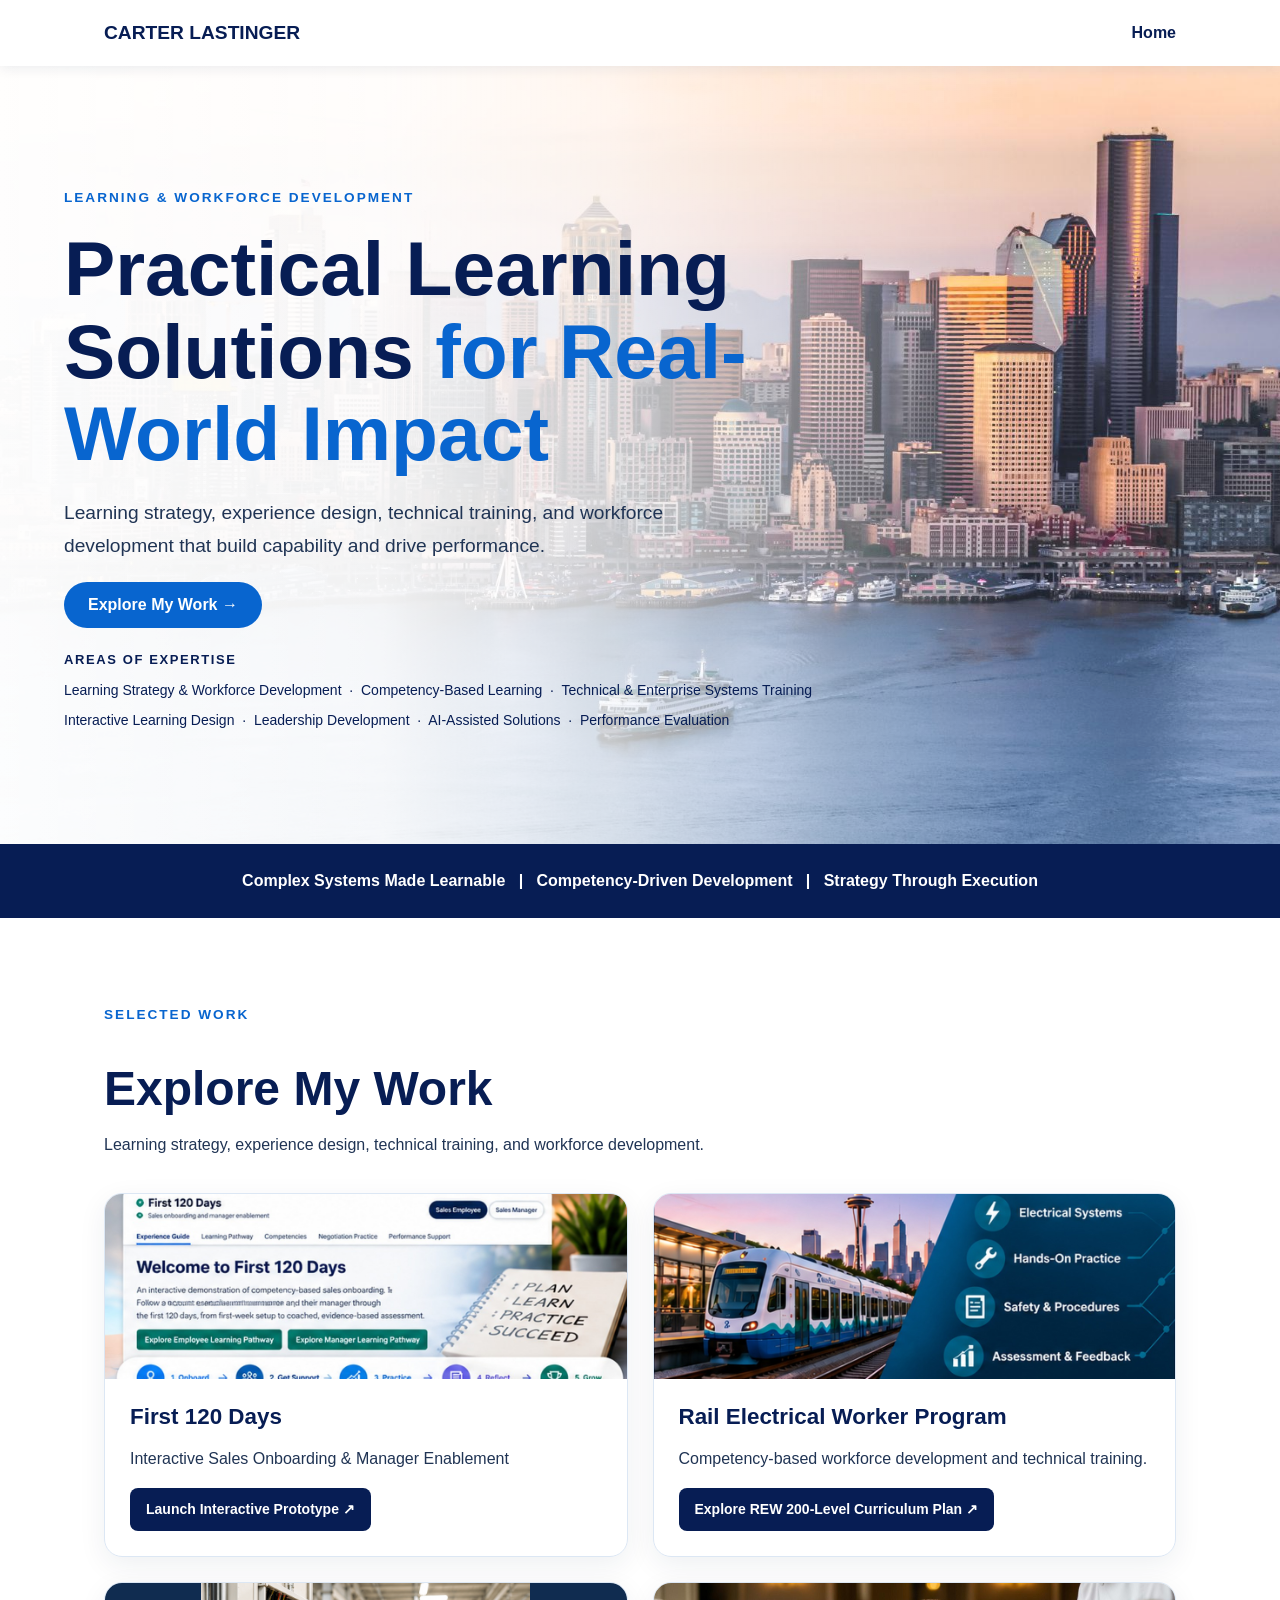
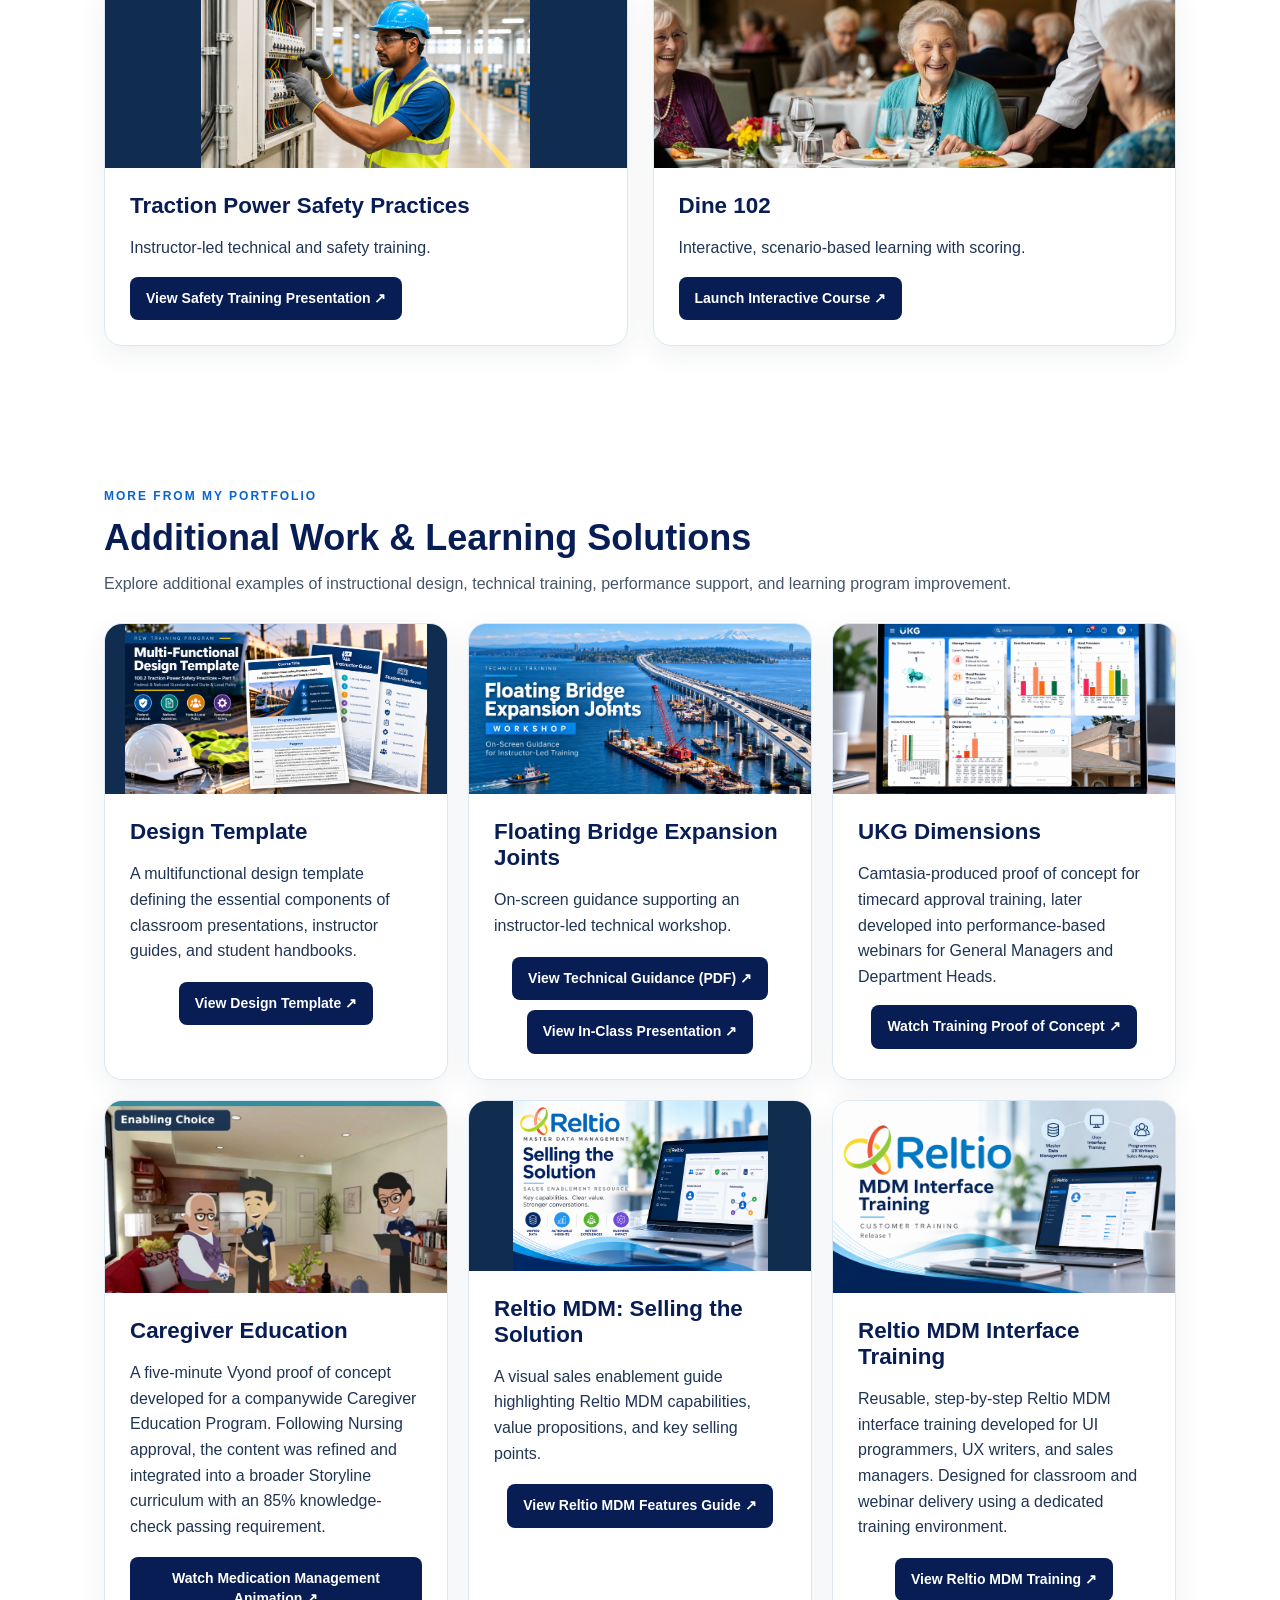
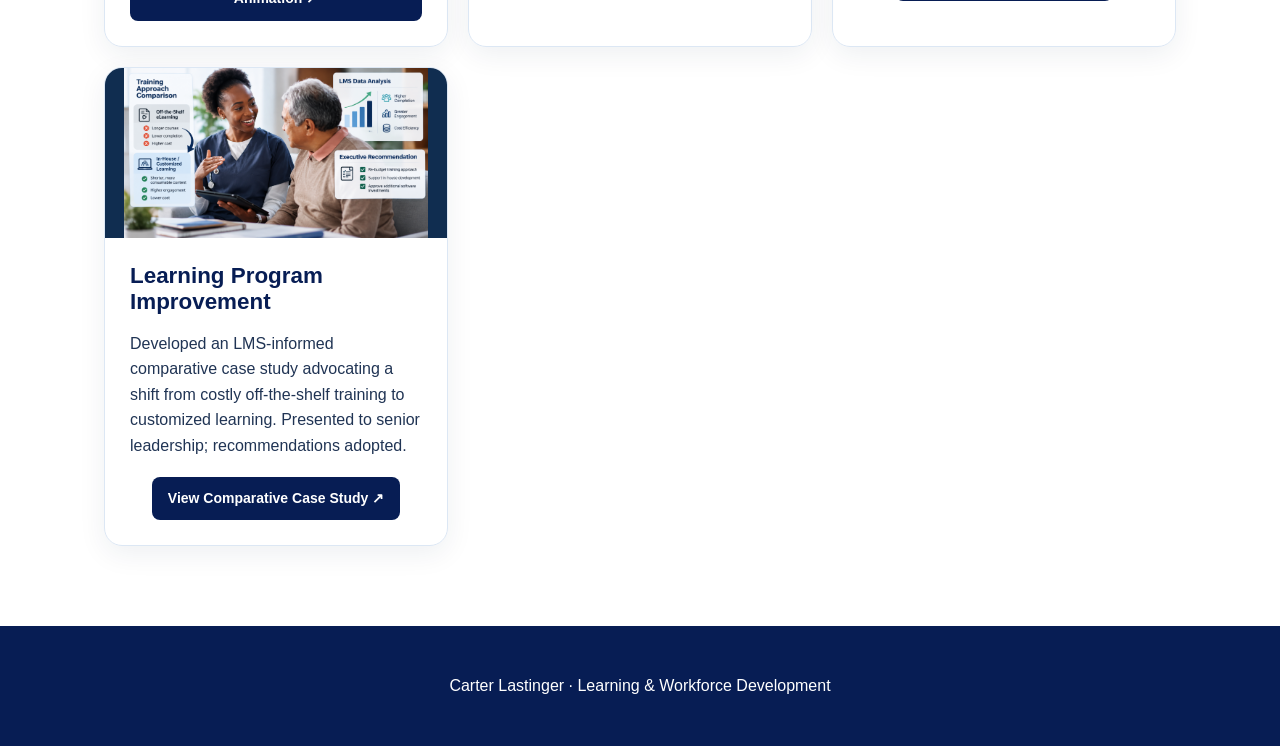
==== index.html @ 7b4d44f7 "Update index.html" ====
<!DOCTYPE html>
<html lang="en">
<head>
  <meta charset="UTF-8">
  <meta name="viewport" content="width=device-width, initial-scale=1">
  <meta name="description" content="Carter Lastinger's professional learning and workforce development portfolio.">
  <title>Carter Lastinger | Learning & Workforce Development</title>
  <style>
    :root {
      --navy: #071d54;
      --blue: #0865cf;
      --pale: #edf5ff;
      --text: #203454;
    }
    * { box-sizing: border-box; }
    html { scroll-behavior: smooth; }
    body { margin: 0; font-family: Arial, sans-serif; color: var(--navy); background: #fff; }
    a { color: inherit; }
    a:focus-visible { outline: 3px solid #e48b13; outline-offset: 4px; }
    header { background: #fff; position: sticky; top: 0; z-index: 10; box-shadow: 0 2px 12px #10264a15; }
    nav { max-width: 1200px; margin: auto; padding: 22px 5%; display: flex; align-items: center; justify-content: space-between; gap: 20px; flex-wrap: wrap; }
    .brand { font-weight: 800; font-size: 1.2rem; text-decoration: none; }
    .links { display: flex; align-items: center; gap: 22px; flex-wrap: wrap; }
    .links a { text-decoration: none; font-weight: 600; }
    .button { display: inline-block; padding: 14px 24px; background: var(--blue); color: white; text-decoration: none; border-radius: 30px; font-weight: bold; }
    .button:hover { background: var(--navy); }
    .hero {
  background:
    linear-gradient(
      90deg,
      rgba(255,255,255,0.98) 0%,
      rgba(255,255,255,0.94) 30%,
      rgba(255,255,255,0.76) 48%,
      rgba(255,255,255,0.08) 80%
    ),
    url("seattle-waterfront.jpg") center center / cover no-repeat;
  padding: 110px 5%;
}
    .hero-inner { max-width: 1200px; margin: auto; }
    .eyebrow { color: var(--blue); font-size: .85rem; font-weight: 700; letter-spacing: 2px; }
    h1 { font-size: clamp(2.6rem, 6vw, 5rem); line-height: 1.08; max-width: 850px; margin: 22px 0; }
    h1 span { color: var(--blue); }
    .intro { max-width: 630px; font-size: 1.2rem; line-height: 1.7; color: var(--text); }
    .capabilities { display: flex; gap: 15px; flex-wrap: wrap; margin-top: 45px; }
    .capabilities span { background: white; padding: 13px 17px; border-radius: 30px; box-shadow: 0 3px 12px #10264a12; }
    .stats { background: var(--navy); color: white; padding: 28px 5%; text-align: center; font-weight: 700; }
    section.work { max-width: 1200px; margin: auto; padding: 75px 5%; }
    h2 { font-size: clamp(2rem, 4vw, 3rem); margin-bottom: 12px; }
    .subtitle { color: var(--text); line-height: 1.6; }
    .grid { display: grid; grid-template-columns: repeat(2,minmax(0,1fr)); gap: 25px; margin-top: 35px; }
    .card { border: 1px solid #dce7f4; border-radius: 18px; overflow: hidden; box-shadow: 0 8px 28px #10264a12; }
    .visual { min-height: 185px; display: flex; align-items: center; justify-content: center; padding: 20px; color: white; font-size: 1.6rem; font-weight: bold; text-align: center; background: linear-gradient(135deg,#073575,#1684d7); }
    .visual img {
  display: block;
  width: 100%;
  height: 220px;
  object-fit: cover;
  object-position: center top;
}
    .card:nth-child(2) .visual { background: linear-gradient(135deg,#173b52,#448a9a); }
    .card:nth-child(3) .visual { background: linear-gradient(135deg,#11366c,#5683bb); }
    .card:nth-child(4) .visual { background: linear-gradient(135deg,#365c68,#86aaa6); }
    .card-content { padding: 25px; }
    .card-content h3 { margin: 0 0 10px; font-size: 1.4rem; }
    .card-content p { line-height: 1.6; color: var(--text); }
    .sample-link { color: var(--blue); font-weight: bold; }
    .pending { color: #52667f; font-size: .9rem; }
    footer { background: var(--navy); color: white; text-align: center; padding: 35px; }
    @media(max-width:700px) {
      nav { align-items: flex-start; }
      .links { gap: 14px; }
      .hero { padding: 70px 6%; }
      .grid { grid-template-columns: 1fr; }
    }
    @media(prefers-reduced-motion:reduce) {
      html { scroll-behavior: auto; }
    }
  </style>
</head>
<body>
  <header>
    <nav aria-label="Main navigation">
      <a class="brand" href="#home">CARTER LASTINGER</a>
      <div class="links">
        <a href="#home">Home</a>
      </div>
    </nav>
  </header>
  <main>
    <section class="hero" id="home">
      <div class="hero-inner">
        <p class="eyebrow">LEARNING & WORKFORCE DEVELOPMENT</p>
        <h1>Practical Learning Solutions <span>for Real-World Impact</span></h1>
        <p class="intro">Learning strategy, experience design, technical training, and workforce development that build capability and drive performance.</p>
        <a class="button" href="#portfolio">Explore My Work →</a>
<div class="capabilities" aria-label="Areas of expertise" style="display:block;max-width:100%;margin-top:24px;padding:0;background:transparent;border:none;box-shadow:none;">
  <p style="margin:0 0 10px;font-size:13px;font-weight:800;letter-spacing:1.6px;text-transform:uppercase;color:#071d54;">AREAS OF EXPERTISE</p>
  <p style="margin:0;font-size:14px;line-height:1.9;font-weight:500;color:#071d54;">
    Learning Strategy &amp; Workforce Development &nbsp;·&nbsp;
    Competency-Based Learning &nbsp;·&nbsp;
    Technical &amp; Enterprise Systems Training
  </p>
  <p style="margin:4px 0 0;font-size:14px;line-height:1.9;font-weight:500;color:#071d54;">
    Interactive Learning Design &nbsp;·&nbsp;
    Leadership Development &nbsp;·&nbsp;
    AI-Assisted Solutions &nbsp;·&nbsp;
    Performance Evaluation
  </p>
</div>
      </div>
    </section>

    <div class="stats">Complex Systems Made Learnable &nbsp; | &nbsp; Competency-Driven Development &nbsp; | &nbsp; Strategy Through Execution</div>

    <section class="work" id="portfolio">
      <p class="eyebrow">SELECTED WORK</p>
      <h2>Explore My Work</h2>
      <p class="subtitle">Learning strategy, experience design, technical training, and workforce development.</p>

      <div class="grid">
        <article class="card">
          <div class="visual" style="background-image:url('first-120-days-featured.png');background-size:cover;background-position:center;font-size:0;">First 120 Days</div>
          <div class="card-content">
            <h3>First 120 Days</h3>
            <p>Interactive Sales Onboarding & Manager Enablement</p>
           <a href="https://mcarterlastinger-spec.github.io/first-120-days-sales-enablement/" target="_blank" rel="noopener noreferrer" style="display:inline-block;background:#071d54;color:#ffffff;text-decoration:none;padding:12px 16px;border-radius:8px;font-size:14px;font-weight:600;line-height:1.4;">Launch Interactive Prototype ↗</a>
          </div>
        </article>

        <article class="card">
          <div class="visual" style="background-image:url('rail-electrical-worker-featured.png');background-size:cover;background-position:center;font-size:0;">Rail Electrical Worker</div>
          <div class="card-content">
            <h3>Rail Electrical Worker Program</h3>
            <p>Competency-based workforce development and technical training.</p>
          <a href="https://onedrive.live.com/:x:/g/personal/e80011f047548e61/IQB5X4LUE9KCSJQ2BSD3USiBAXByNg8CyTtQh5nKqJSdL38" target="_blank" rel="noopener noreferrer" style="display:inline-block;background:#071d54;color:#ffffff;text-decoration:none;padding:12px 16px;border-radius:8px;font-size:14px;font-weight:600;line-height:1.4;">Explore REW 200-Level Curriculum Plan ↗</a>
          </div>
        </article>

        <article class="card">
         <div class="visual" style="background-image:url('traction-power-safety-featured.png');background-size:contain;background-position:center;background-repeat:no-repeat;background-color:#102c50;font-size:0;">Traction Power Safety</div>
          <div class="card-content">
            <h3>Traction Power Safety Practices</h3>
            <p>Instructor-led technical and safety training.</p>
            <a href="https://onedrive.live.com/:p:/g/personal/E80011F047548E61/IQB1ZUNT1NEYSKZ2vzL0g-9UAfpxQXHIvOPsPGz3-fjSYIs" target="_blank" rel="noopener noreferrer" style="display:inline-block;background:#071d54;color:#ffffff;text-decoration:none;padding:12px 16px;border-radius:8px;font-size:14px;font-weight:600;line-height:1.4;">View Safety Training Presentation ↗</a>
          </div>
        </article>

        <article class="card">
         <div class="visual" style="background-image:url('DINE-102-Image.jpg');background-size:cover;background-position:center;font-size:0;">Dine 102</div>
          <div class="card-content">
            <h3>Dine 102</h3>
            <p>Interactive, scenario-based learning with scoring.</p>
            <a href="https://mcarterlastinger-spec.github.io/Learning-and-Project-Management-Samples/storyline-courses/Dine102/story.html" target="_blank" rel="noopener noreferrer" style="display:inline-block;background:#071d54;color:#ffffff;text-decoration:none;padding:12px 16px;border-radius:8px;font-size:14px;font-weight:600;line-height:1.4;">Launch Interactive Course ↗</a>
          </div>
        </article>
      </div>
    </section>
<section id="additional-work" style="max-width:1200px;margin:0 auto;padding:56px 5% 80px;">
  <p style="color:#0865cf;font-size:12px;font-weight:700;letter-spacing:2px;text-transform:uppercase;">MORE FROM MY PORTFOLIO</p>
  <h2 style="font-size:36px;color:#071d54;margin:14px 0;">Additional Work &amp; Learning Solutions</h2>
  <p style="color:#475569;margin-bottom:30px;">Explore additional examples of instructional design, technical training, performance support, and learning program improvement.</p>
  <div style="display:grid;grid-template-columns:repeat(auto-fit,minmax(260px,1fr));gap:20px;">
  <article class="card">
  <img
    src="multi-functional-design-template.png"
    alt="Multi-Functional Design Template for the Rail Electrical Worker Training Program"
    style="display:block;width:100%;height:170px;object-fit:contain;background:#102d50;"
  >
  <div class="card-content">
    <h3>Design Template</h3>
    <p>A multifunctional design template defining the essential components of classroom presentations, instructor guides, and student handbooks.</p>
    <div style="text-align:center;margin-top:18px;">
      <a
        href="https://onedrive.live.com/:w:/g/personal/E80011F047548E61/IQB4jLPLLzkgR6fyHDOpapk2ARP3ExObdnL9jT6MY-Sb1Ps?resid=E80011F047548E61!scbb38c78392f4720a7f21c33a96a9936&amp;ithint=file%2Cdocx&amp;e=V3lFzj&amp;migratedtospo=true&amp;redeem=aHR0cHM6Ly8xZHJ2Lm1zL3cvYy9lODAwMTFmMDQ3NTQ4ZTYxL0lRQjRqTFBMTHprZ1I2ZnlIRE9wYXBrMkFSUDNFeE9iZG5MOWpUNk1ZLVNiMVBzP2U9VjNsRnpq"
        target="_blank"
        rel="noopener noreferrer"
        style="display:inline-block;background:#071d54;color:#ffffff;text-decoration:none;padding:12px 16px;border-radius:8px;font-size:14px;font-weight:600;line-height:1.4;"
      >View Design Template ↗</a>
    </div>
  </div>
</article>
  <article class="card">
  <img
    src="floating-bridge-expansion-joints.png"
    alt="Floating Bridge Expansion Joints Workshop"
    style="display:block;width:100%;height:170px;object-fit:cover;"
  >
  <div class="card-content">
    <h3>Floating Bridge Expansion Joints</h3>
    <p>On-screen guidance supporting an instructor-led technical workshop.</p>
    <div style="display:flex;flex-direction:column;align-items:center;gap:10px;margin-top:18px;">
      <a
        href="Floating_Bridge_OCS_Guidance_Historical_Portfolio.pdf"
        target="_blank"
        rel="noopener noreferrer"
        style="display:inline-block;background:#071d54;color:#ffffff;text-decoration:none;padding:12px 16px;border-radius:8px;font-size:14px;font-weight:600;line-height:1.4;text-align:center;"
      >View Technical Guidance (PDF) ↗</a>
      <a
        href="https://acrobat.adobe.com/id/urn:aaid:sc:VA6C2:df59e1d9-20ac-4525-ae9b-144db99785fb"
        target="_blank"
        rel="noopener noreferrer"
        style="display:inline-block;background:#071d54;color:#ffffff;text-decoration:none;padding:12px 16px;border-radius:8px;font-size:14px;font-weight:600;line-height:1.4;text-align:center;"
      >View In-Class Presentation ↗</a>
    </div>
  </div>
</article>
    <article class="card">
  <img
    src="UKG%20Dimensions%20Image.png"
    alt="UKG Dimensions workforce management dashboard displayed on a laptop"
    style="display:block;width:100%;height:170px;object-fit:cover;object-position:center;"
  >
  <div class="card-content">
    <h3>UKG Dimensions</h3>
    <p>
      Camtasia-produced proof of concept for timecard approval
      training, later developed into performance-based webinars
      for General Managers and Department Heads.
    </p>
    <div style="text-align:center;margin-top:16px;">
      <a
        href="https://1drv.ms/v/c/e80011f047548e61/IQBEhPI6Rn4VRp2O9Iw999_SAbjz-5gbfplxXaC3UtzIsHc?e=DE6jBN"
        target="_blank"
        rel="noopener noreferrer"
        style="display:inline-block;background:#071d54;color:#ffffff;text-decoration:none;padding:12px 16px;border-radius:8px;font-size:14px;font-weight:600;line-height:1.4;"
      >Watch Training Proof of Concept ↗</a>
    </div>
  </div>
</article>
    <article class="card">
  <img
    src="caregiver-education-launch-thumbnail.jpg"
    alt="Enabling Choice: animated senior living resident and caregivers discussing medication management"
    style="display:block;width:100%;height:auto;object-fit:contain;"
  >
  <div class="card-content">
    <h3>Caregiver Education</h3>
    <p>A five-minute Vyond proof of concept developed for a companywide Caregiver Education Program. Following Nursing approval, the content was refined and integrated into a broader Storyline curriculum with an 85% knowledge-check passing requirement.</p>
    <div style="text-align:center;margin-top:18px;">
      <a
        href="https://1drv.ms/v/c/e80011f047548e61/IQBvxacvxytuTogMfStO1qXsAfd13uebOV4AB7Jq6yguekU?e=eg7eQE"
        target="_blank"
        rel="noopener noreferrer"
        style="display:inline-block;background:#071d54;color:#ffffff;text-decoration:none;padding:12px 16px;border-radius:8px;font-size:14px;font-weight:600;line-height:1.4;"
      >Watch Medication Management Animation ↗</a>
    </div>
  </div>
</article>
 <article class="card">
  <img
    src="Reltio%20MDM_Selling%20the%20Solution.png"
    alt="Reltio Master Data Management — Selling the Solution sales enablement resource"
    style="display:block;width:100%;height:170px;object-fit:contain;background:#102d50;"
  >
  <div class="card-content">
    <h3>Reltio MDM: Selling the Solution</h3>
    <p>A visual sales enablement guide highlighting Reltio MDM capabilities, value propositions, and key selling points.</p>
    <div style="text-align:center;margin-top:18px;">
      <a
        href="https://acrobat.adobe.com/id/urn:aaid:sc:va6c2:60af1d0b-8029-425c-a636-46c5d25e7e07?viewer%21megaVerb=group-discover"
        target="_blank"
        rel="noopener noreferrer"
        style="display:inline-block;background:#071d54;color:#ffffff;text-decoration:none;padding:12px 16px;border-radius:8px;font-size:14px;font-weight:600;line-height:1.4;text-align:center;"
      >View Reltio MDM Features Guide ↗</a>
    </div>
  </div>
</article>
    <article class="card">
  <img
    src="Reltio Master Data Management Image.png"
    alt="Reltio MDM Interface Training featuring the Reltio brand and technical learning environment"
    style="display:block;width:100%;height:auto;object-fit:contain;"
  >
  <div class="card-content">
    <h3>Reltio MDM Interface Training</h3>
    <p>Reusable, step-by-step Reltio MDM interface training developed for UI programmers, UX writers, and sales managers. Designed for classroom and webinar delivery using a dedicated training environment.</p>
    <div style="text-align:center;margin-top:18px;">
      <a
        href="https://acrobat.adobe.com/id/urn:aaid:sc:va6c2:cc1e8702-46a8-495c-bf37-a3ef4a9a3a63"
        target="_blank"
        rel="noopener noreferrer"
        style="display:inline-block;background:#071d54;color:#ffffff;text-decoration:none;padding:12px 16px;border-radius:8px;font-size:14px;font-weight:600;line-height:1.4;"
      >View Reltio MDM Training ↗</a>
    </div>
  </div>
</article>
    <article class="card">
  <img
    src="Learning_Program_Improvement _Comparative_Case_Study.png"
    alt="Healthcare learning program comparison, LMS analysis, and executive recommendations"
    style="display:block;width:100%;height:170px;object-fit:contain;background:#102d50;"
  >
  <div class="card-content">
    <h3>Learning Program Improvement</h3>
    <p>Developed an LMS-informed comparative case study advocating a shift from costly off-the-shelf training to customized learning. Presented to senior leadership; recommendations adopted.</p>
    <div style="text-align:center;margin-top:18px;">
      <a
        href="https://acrobat.adobe.com/id/urn:aaid:sc:va6c2:2ce5d343-f2ce-4215-8678-b54f157b767a"
        target="_blank"
        rel="noopener noreferrer"
        style="display:inline-block;background:#071d54;color:#ffffff;text-decoration:none;padding:12px 16px;border-radius:8px;font-size:14px;font-weight:600;line-height:1.4;"
      >View Comparative Case Study ↗</a>
    </div>
  </div>
  </article>
</section> 
    </main>
  <footer>
    <p>Carter Lastinger · Learning & Workforce Development</p>
  </footer>
</body>
</html>
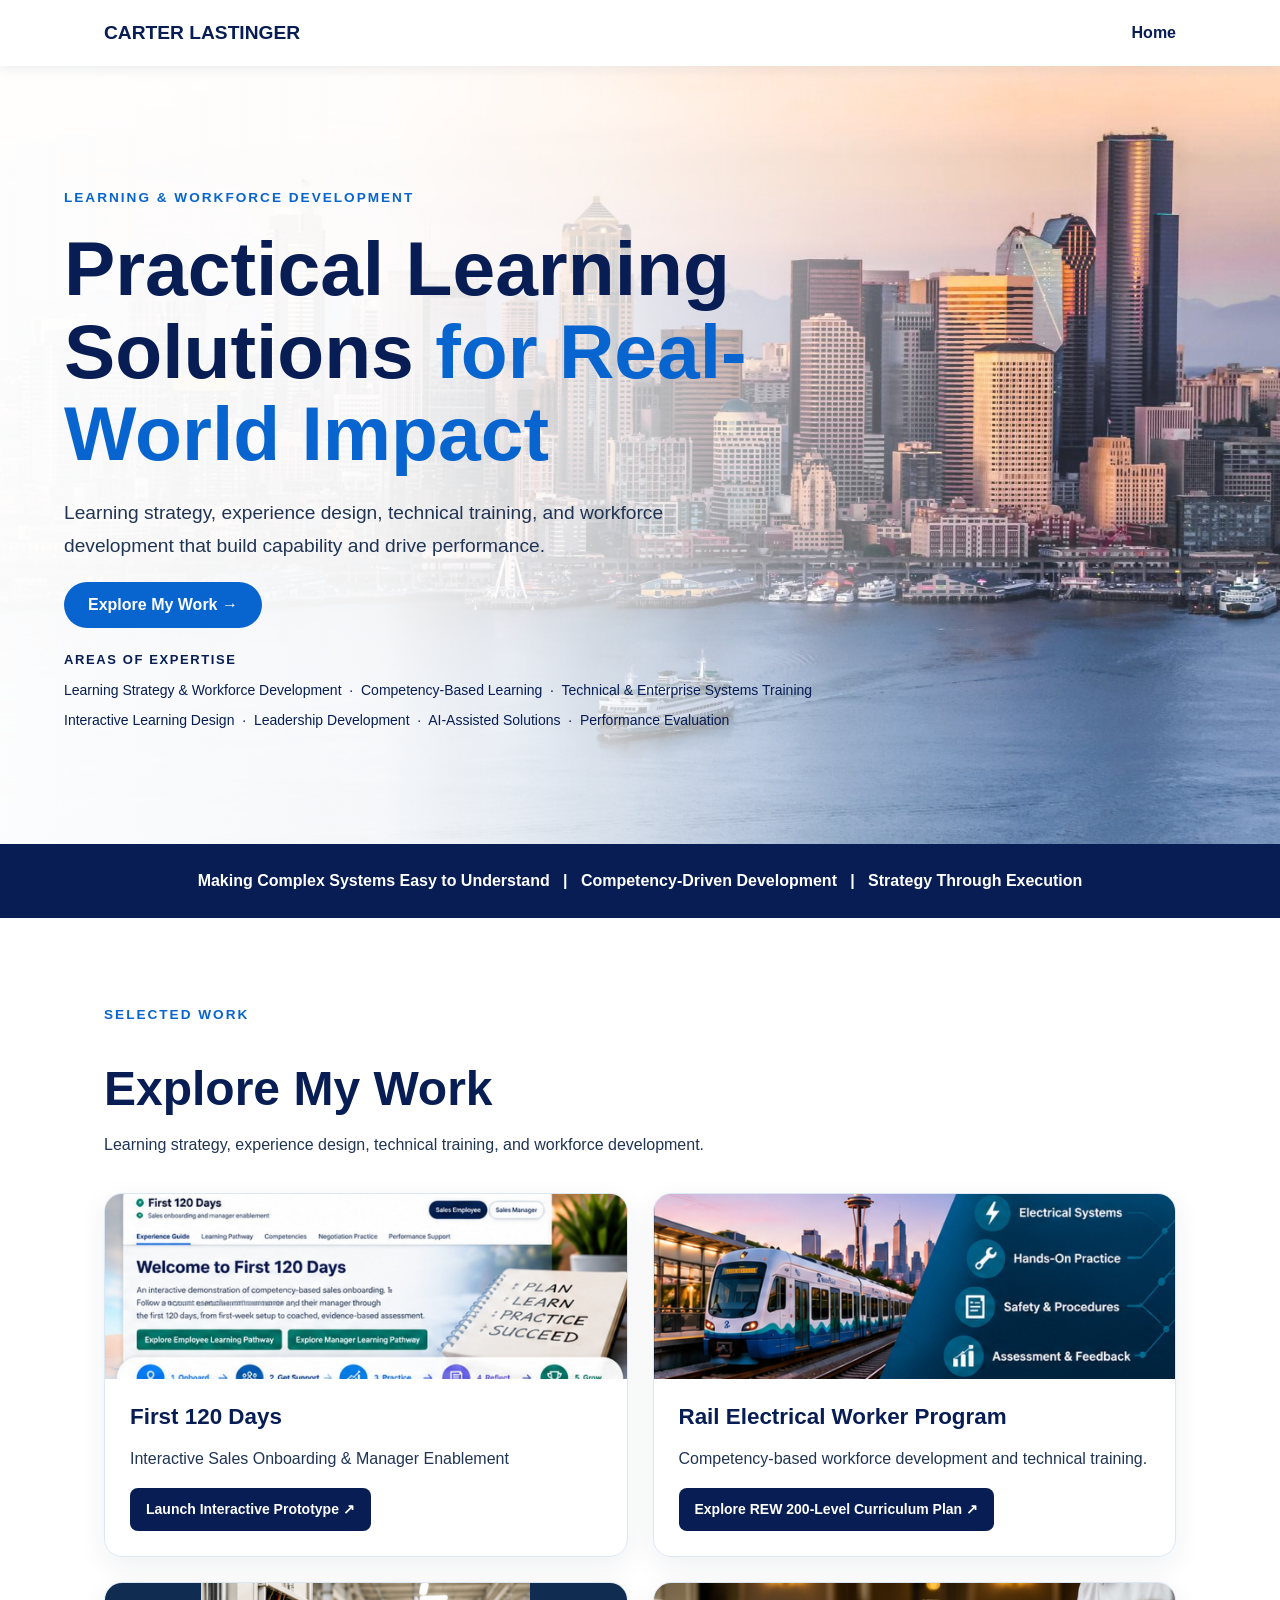
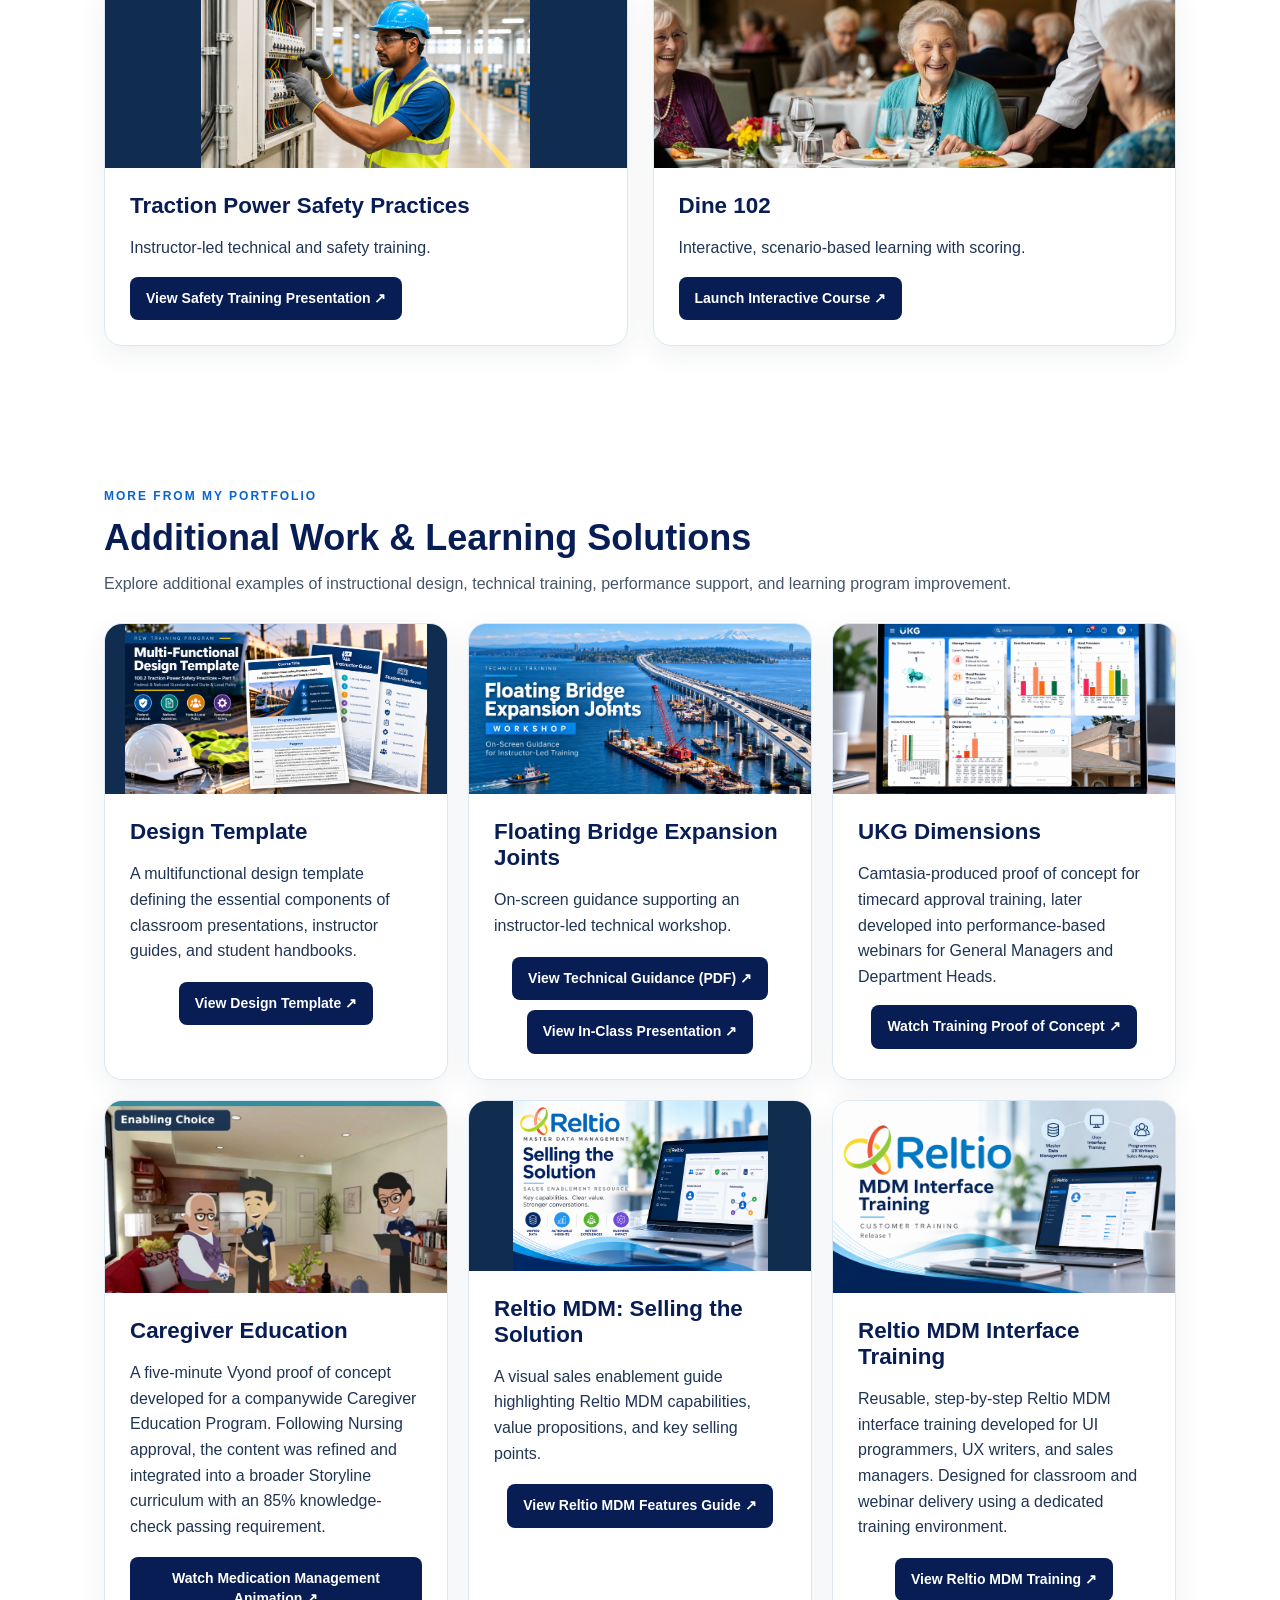
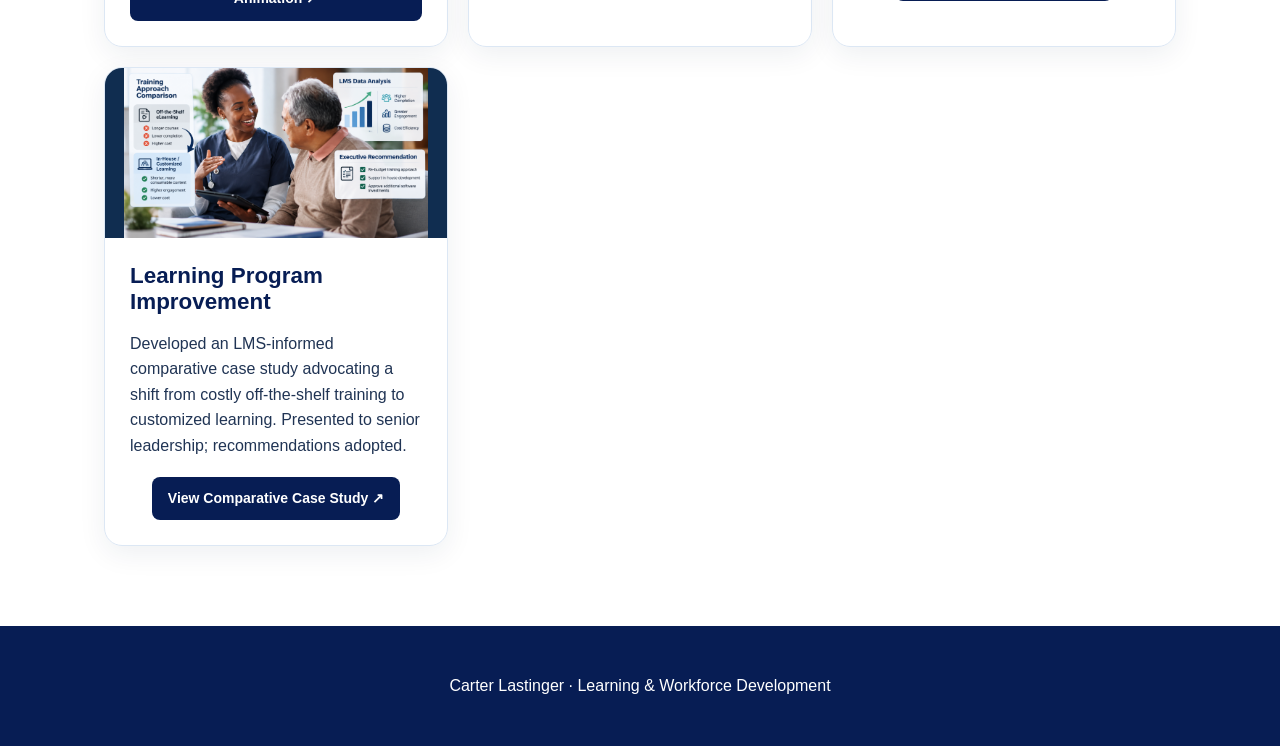
==== commit 4e67de9a: "Update index.html" ====
--- a/index.html
+++ b/index.html
@@ -110,8 +110,7 @@
       </div>
     </section>
 
-    <div class="stats">Complex Systems Made Learnable &nbsp; | &nbsp; Competency-Driven Development &nbsp; | &nbsp; Strategy Through Execution</div>
-
+  <div class="stats">Making Complex Systems Easy to Understand &nbsp; | &nbsp; Competency-Driven Development &nbsp; | &nbsp; Strategy Through Execution</div>
     <section class="work" id="portfolio">
       <p class="eyebrow">SELECTED WORK</p>
       <h2>Explore My Work</h2>
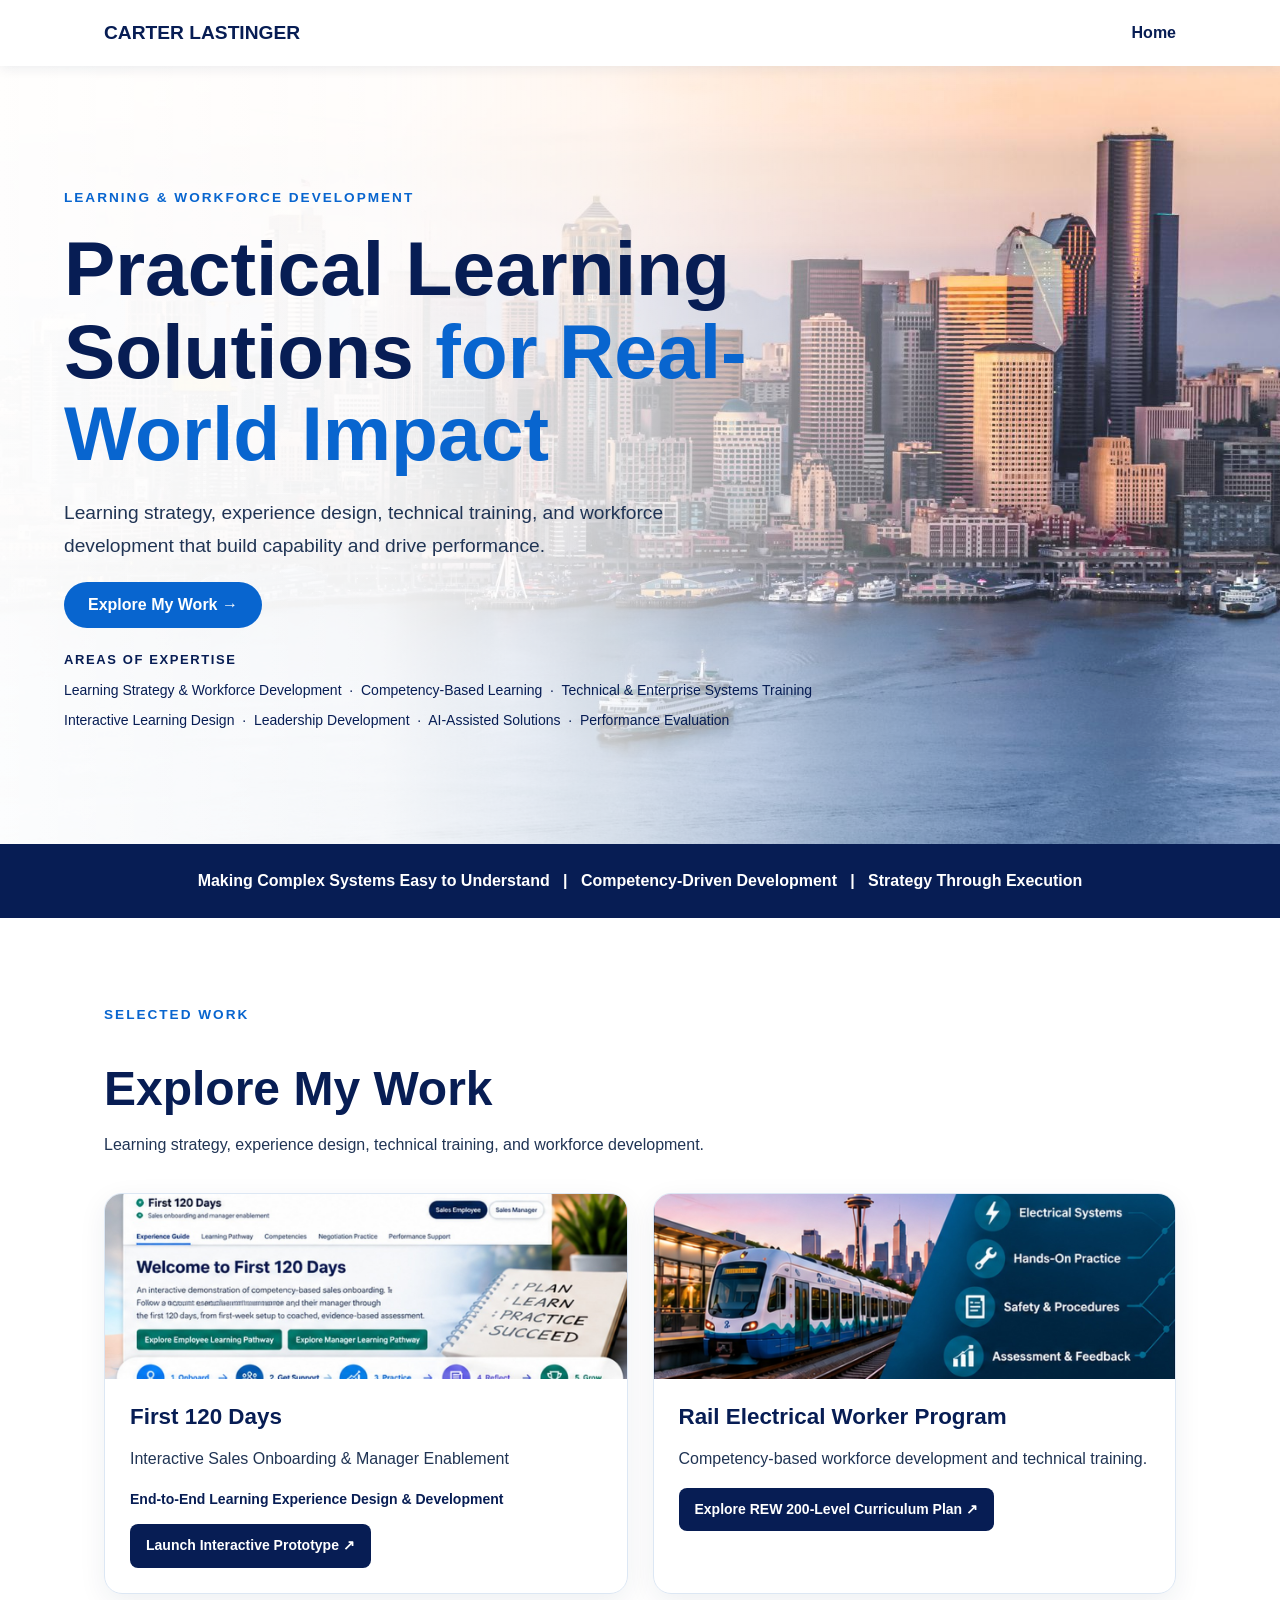
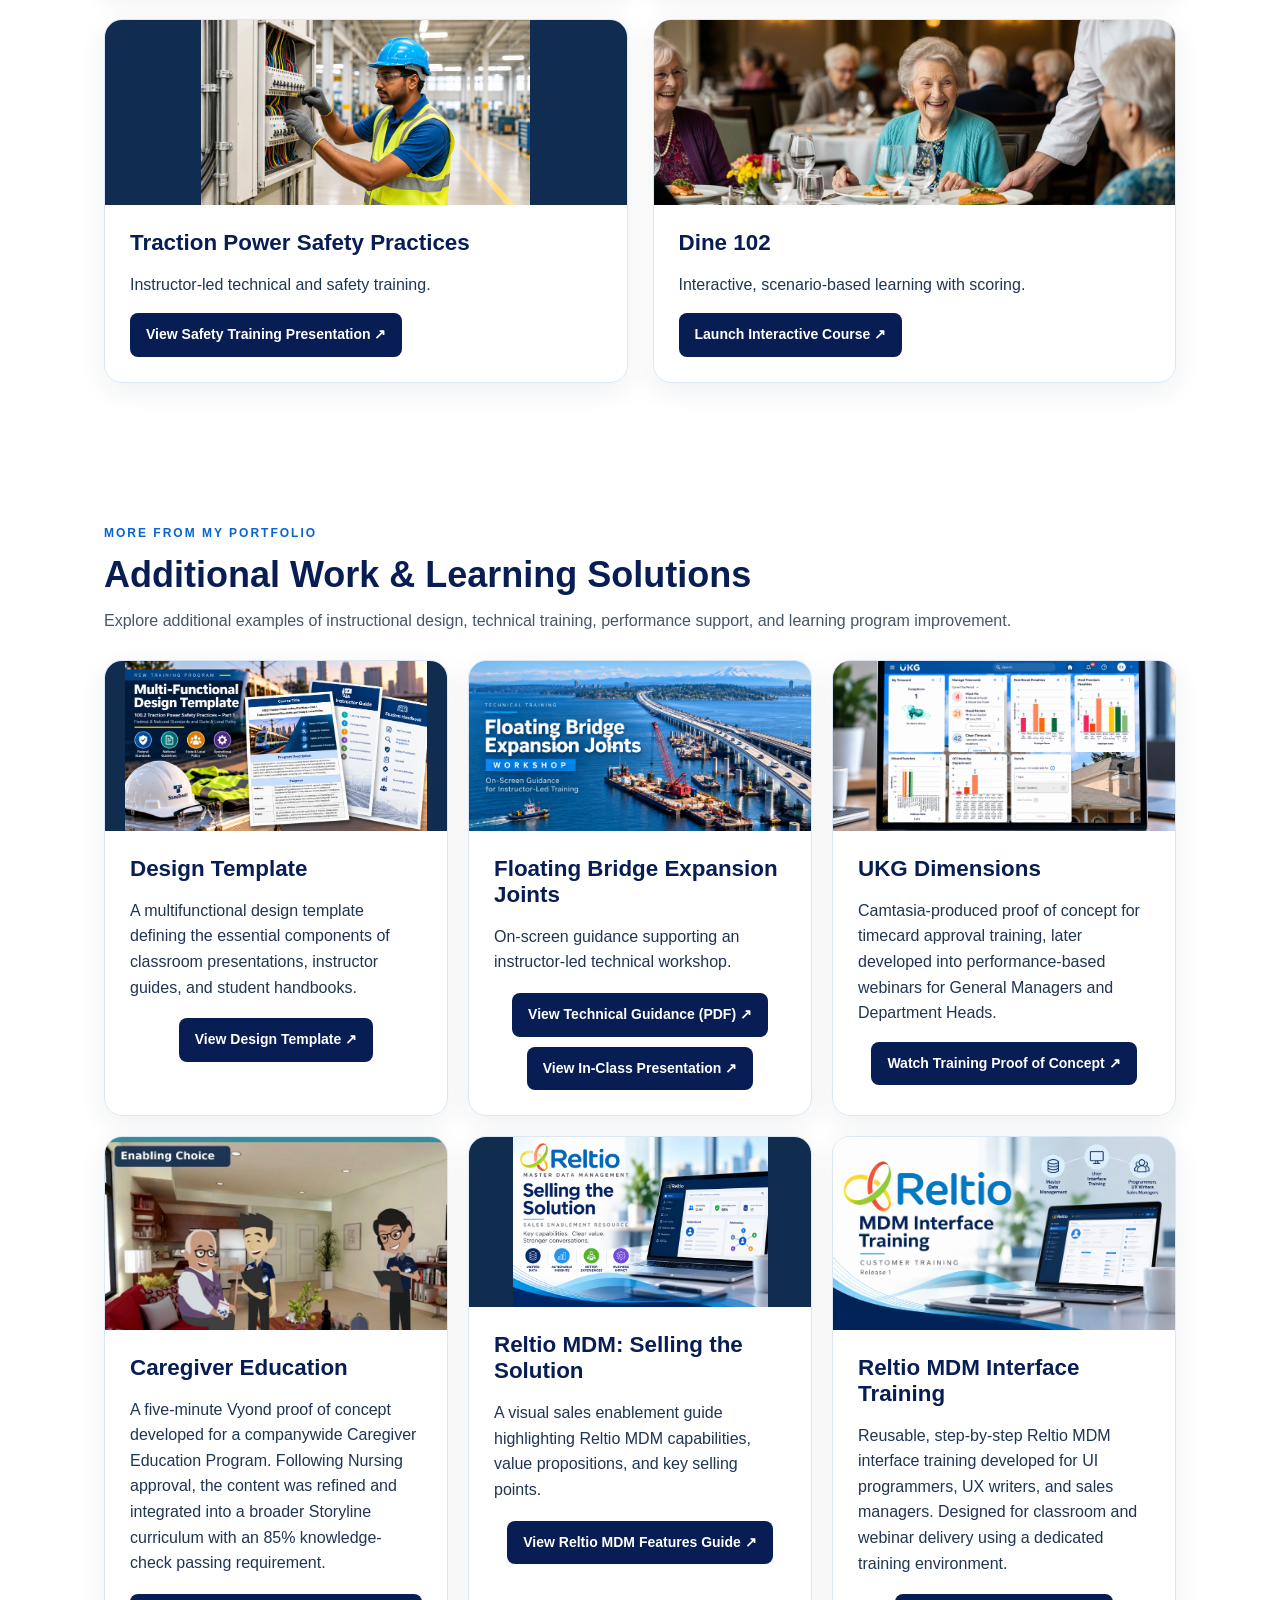
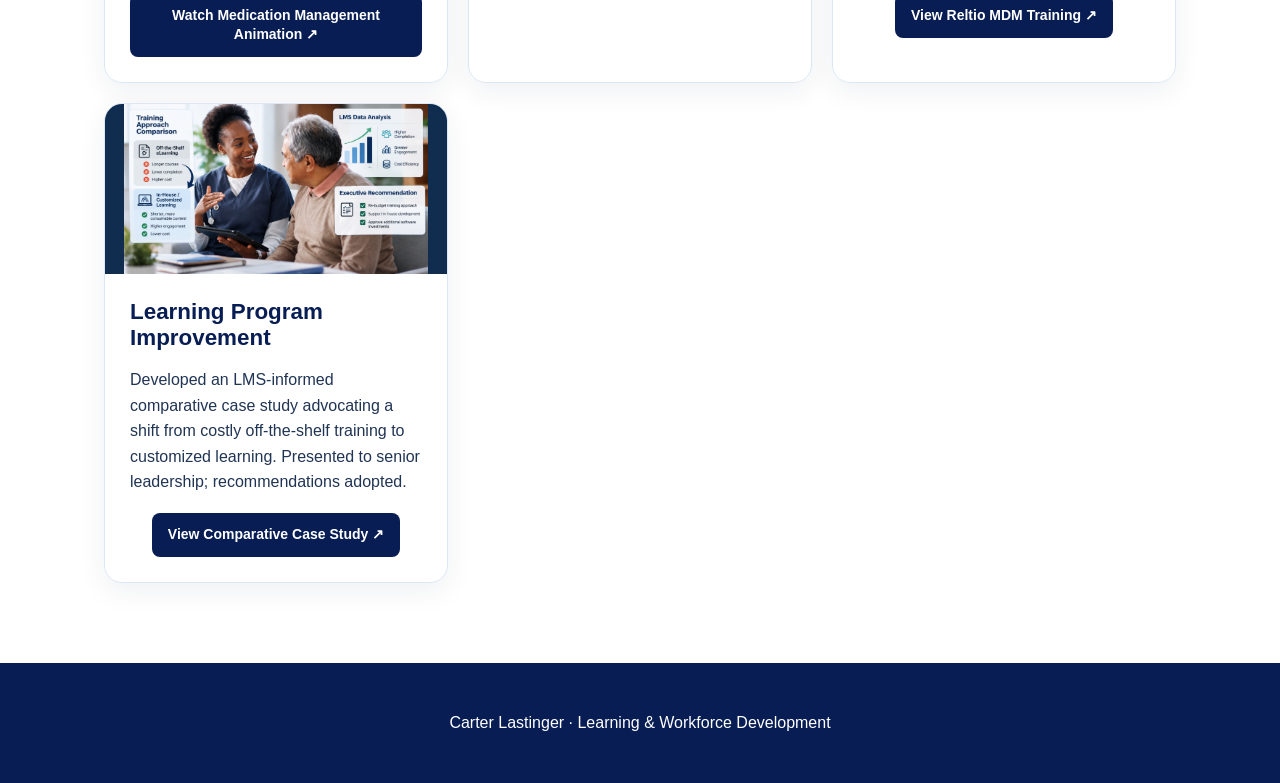
==== commit cbe5bce0: "Update index.html" ====
--- a/index.html
+++ b/index.html
@@ -122,6 +122,7 @@
           <div class="card-content">
             <h3>First 120 Days</h3>
             <p>Interactive Sales Onboarding & Manager Enablement</p>
+            <p style="color:#071d54;font-size:14px;font-weight:600;">End-to-End Learning Experience Design & Development</p>
            <a href="https://mcarterlastinger-spec.github.io/first-120-days-sales-enablement/" target="_blank" rel="noopener noreferrer" style="display:inline-block;background:#071d54;color:#ffffff;text-decoration:none;padding:12px 16px;border-radius:8px;font-size:14px;font-weight:600;line-height:1.4;">Launch Interactive Prototype ↗</a>
           </div>
         </article>
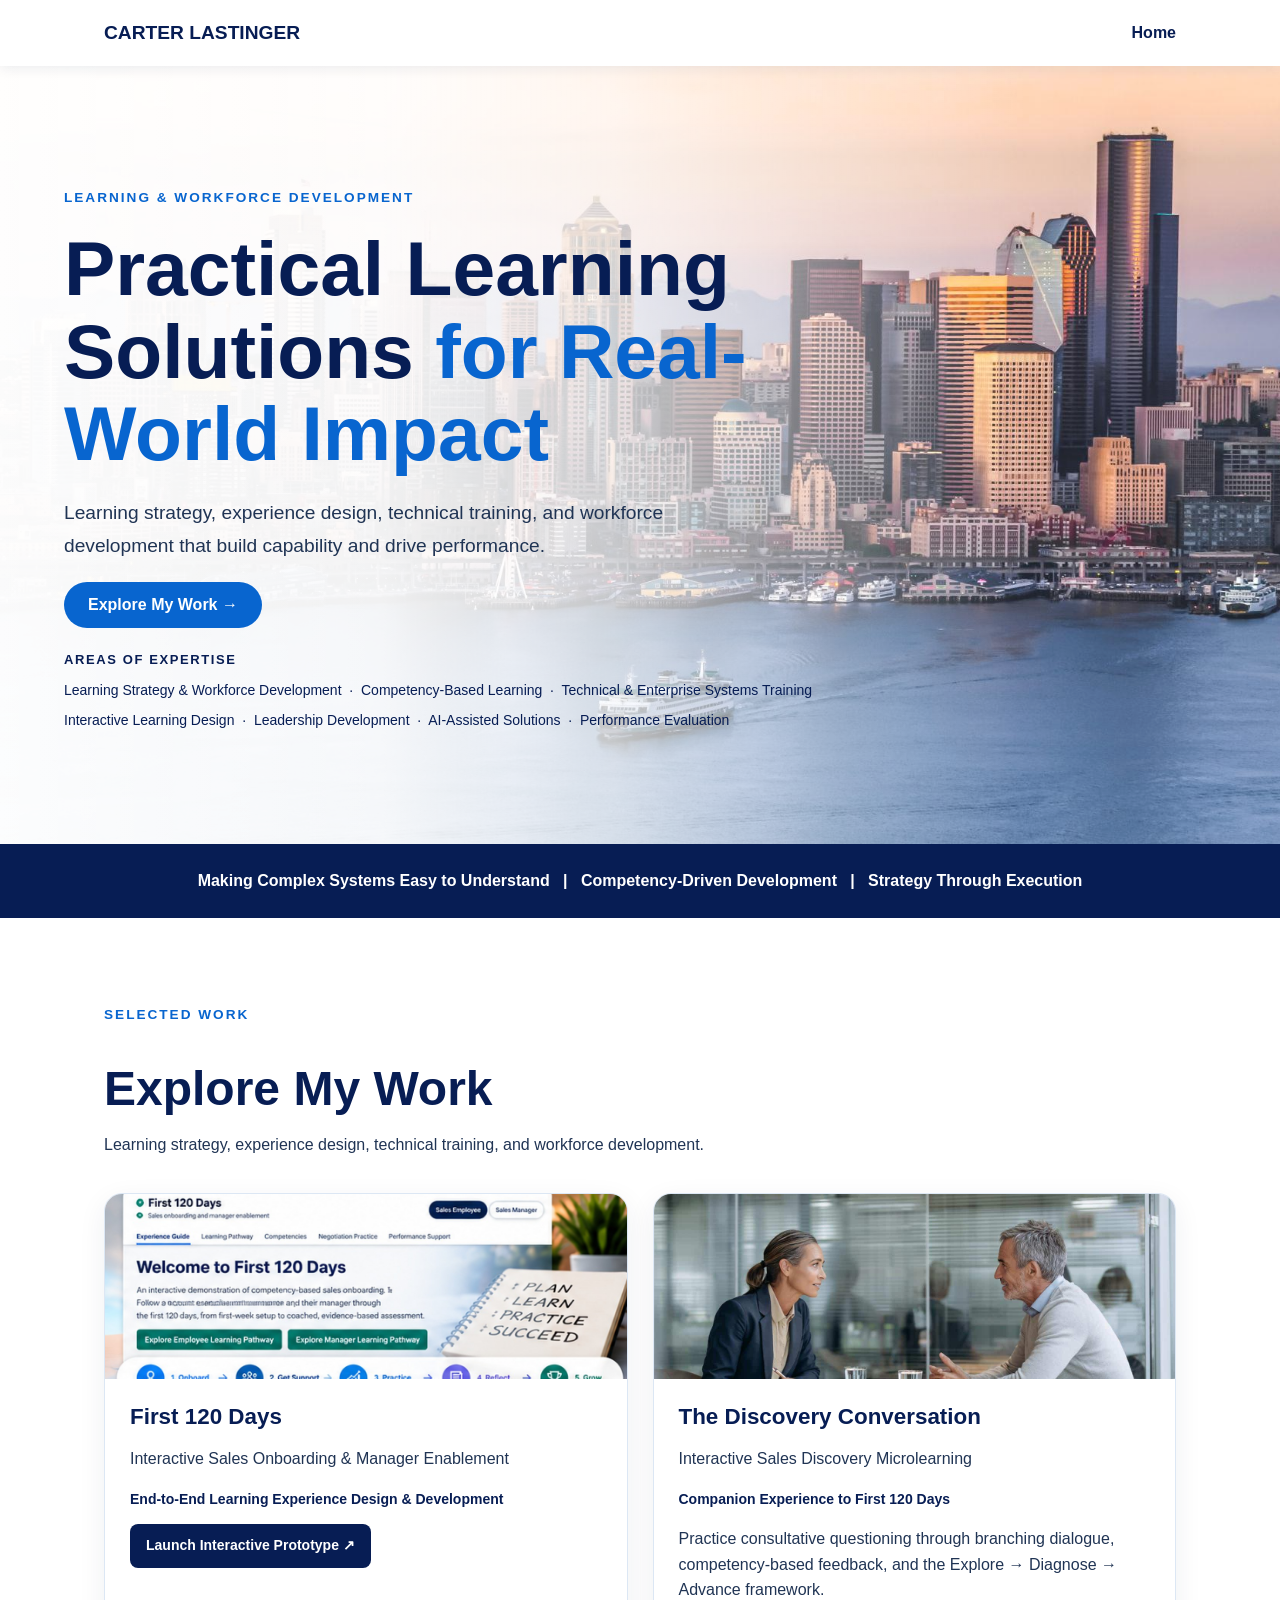
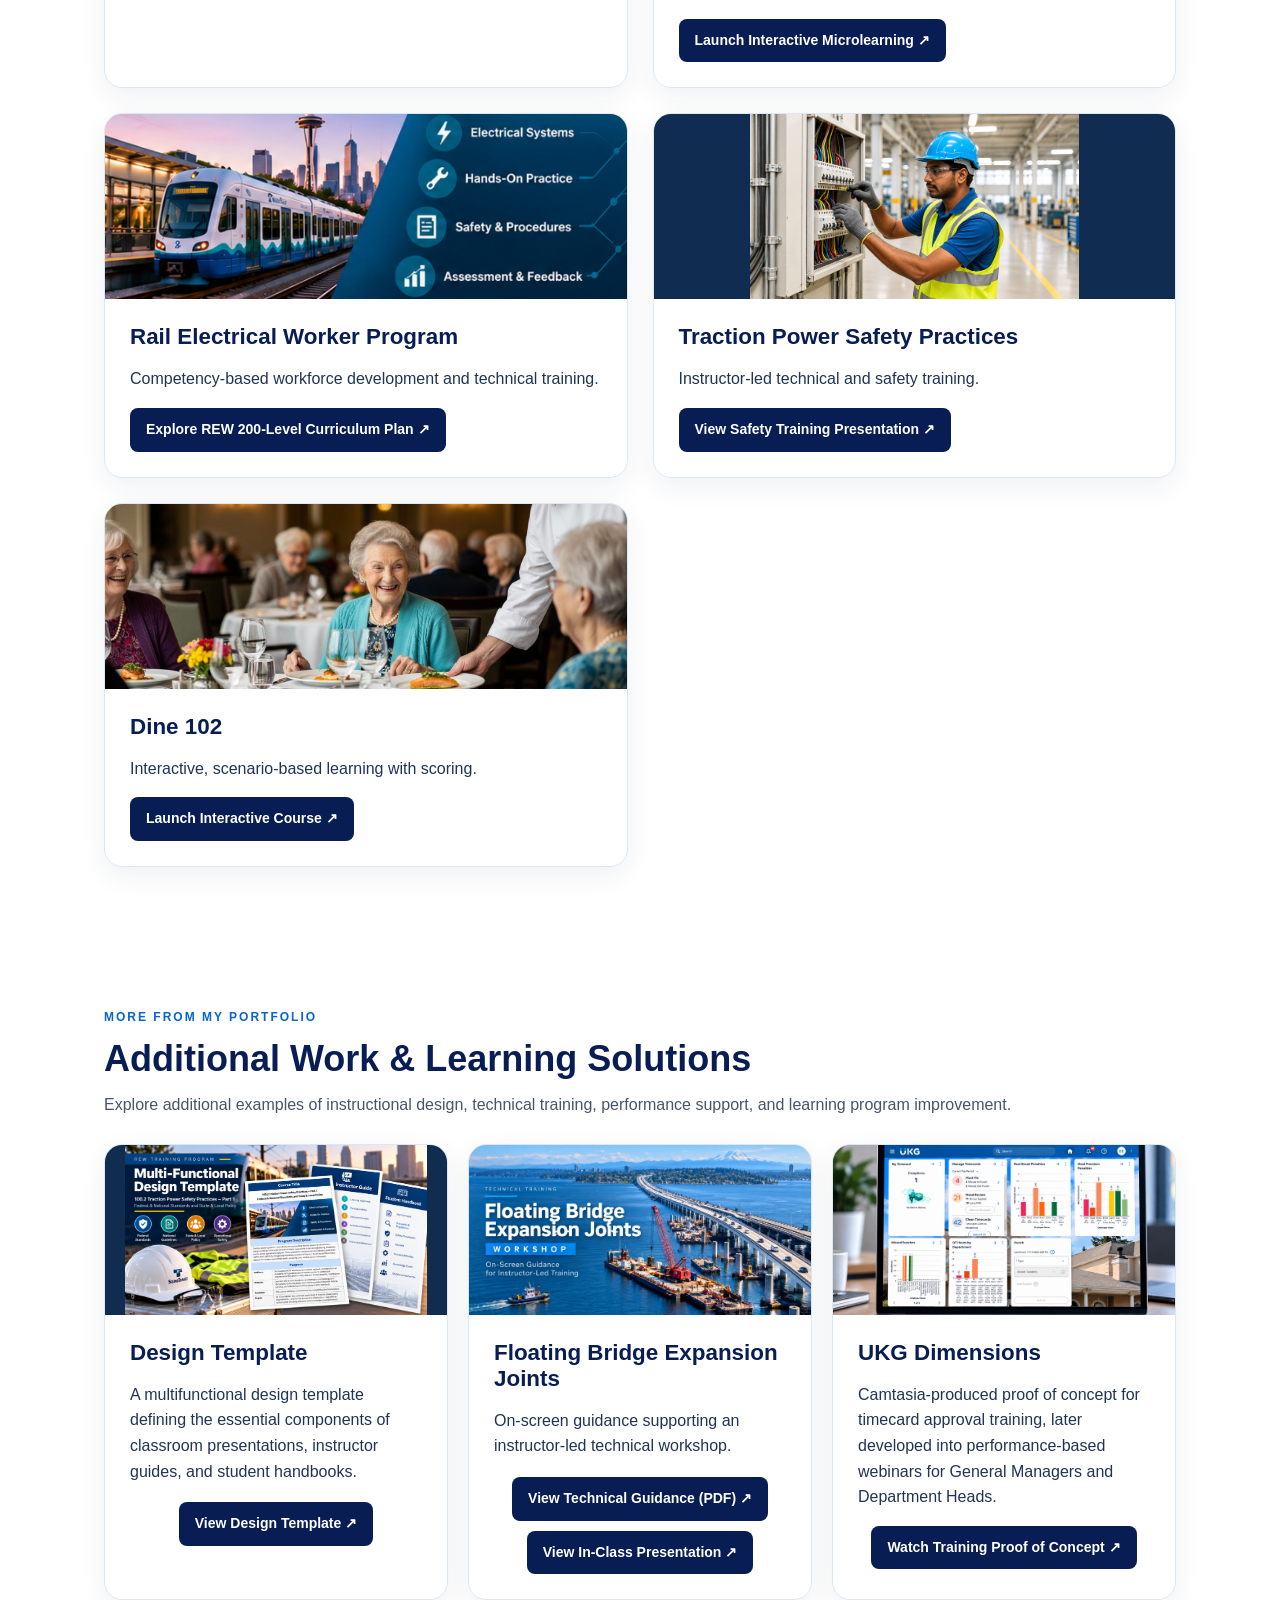
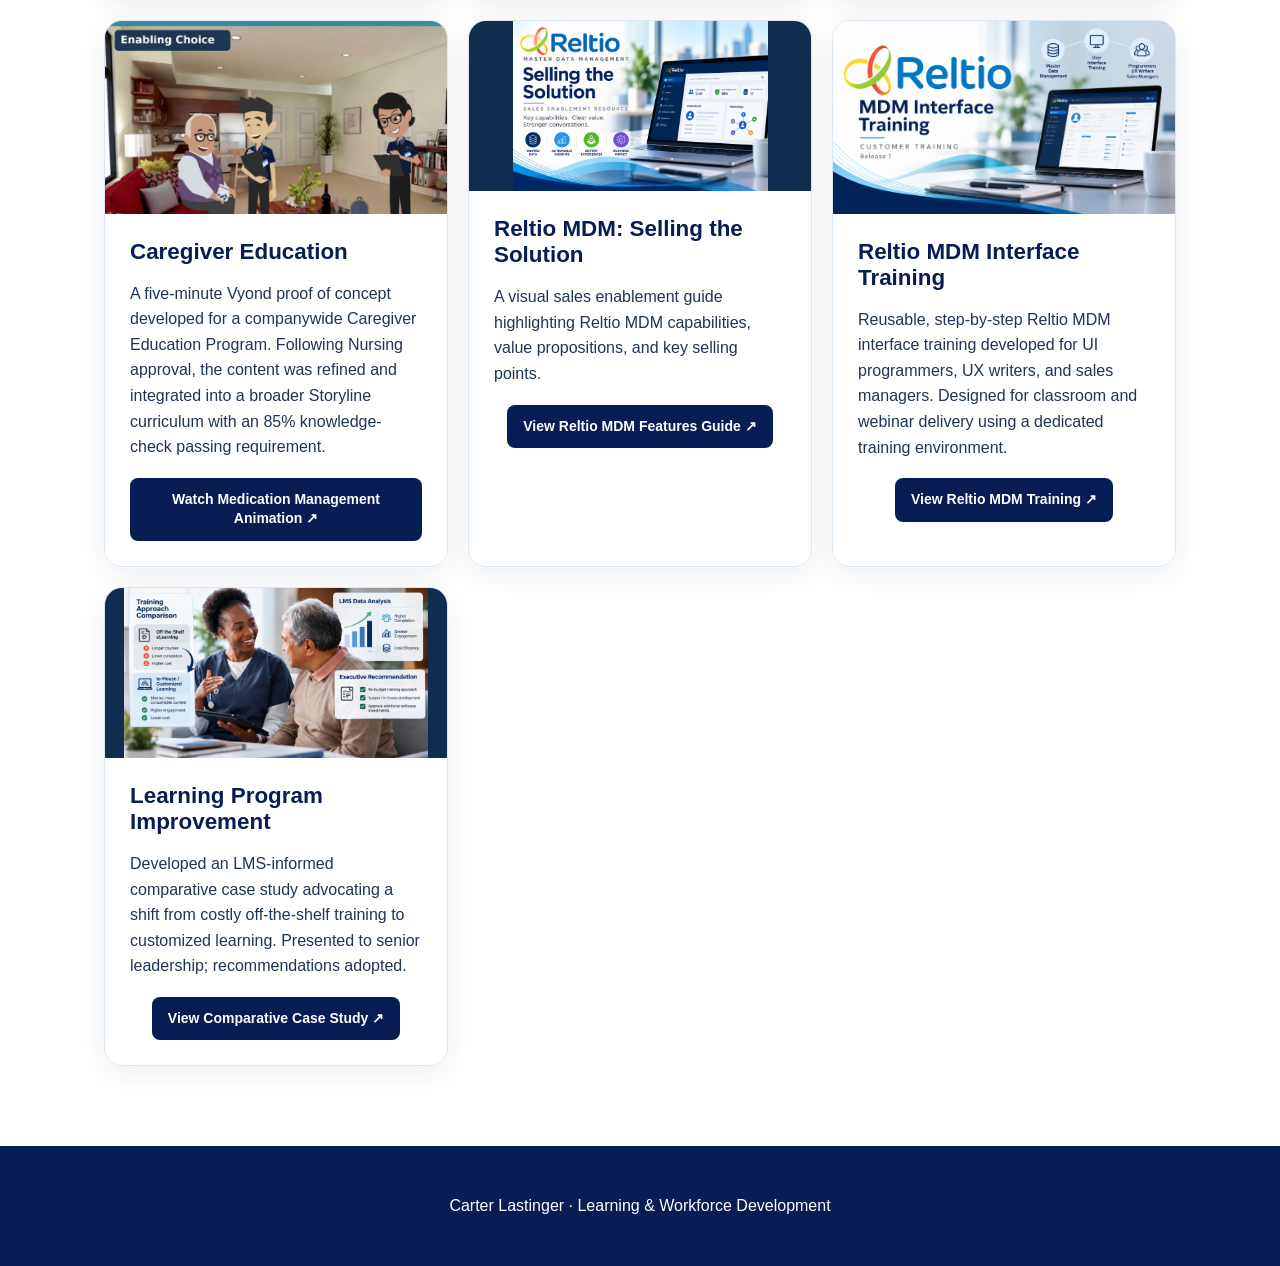
==== commit 63d2b553: "Add Discovery Conversation companion microlearning" ====
--- a/index.html
+++ b/index.html
@@ -127,6 +127,16 @@
           </div>
         </article>
 
+    <article class="card">
+  <div class="visual" style="background-image:url('The_Discovery_Conversation.jpg');background-size:cover;background-position:center;font-size:0;">The Discovery Conversation</div>
+  <div class="card-content">
+    <h3>The Discovery Conversation</h3>
+    <p>Interactive Sales Discovery Microlearning</p>
+    <p style="color:#071d54;font-size:14px;font-weight:600;">Companion Experience to First 120 Days</p>
+    <p>Practice consultative questioning through branching dialogue, competency-based feedback, and the Explore → Diagnose → Advance framework.</p>
+    <a href="https://mcarterlastinger-spec.github.io/discovery-conversation/" target="_blank" rel="noopener noreferrer" style="display:inline-block;background:#071d54;color:#ffffff;text-decoration:none;padding:12px 16px;border-radius:8px;font-size:14px;font-weight:600;line-height:1.4;">Launch Interactive Microlearning ↗</a>
+  </div>
+</article>
         <article class="card">
           <div class="visual" style="background-image:url('rail-electrical-worker-featured.png');background-size:cover;background-position:center;font-size:0;">Rail Electrical Worker</div>
           <div class="card-content">
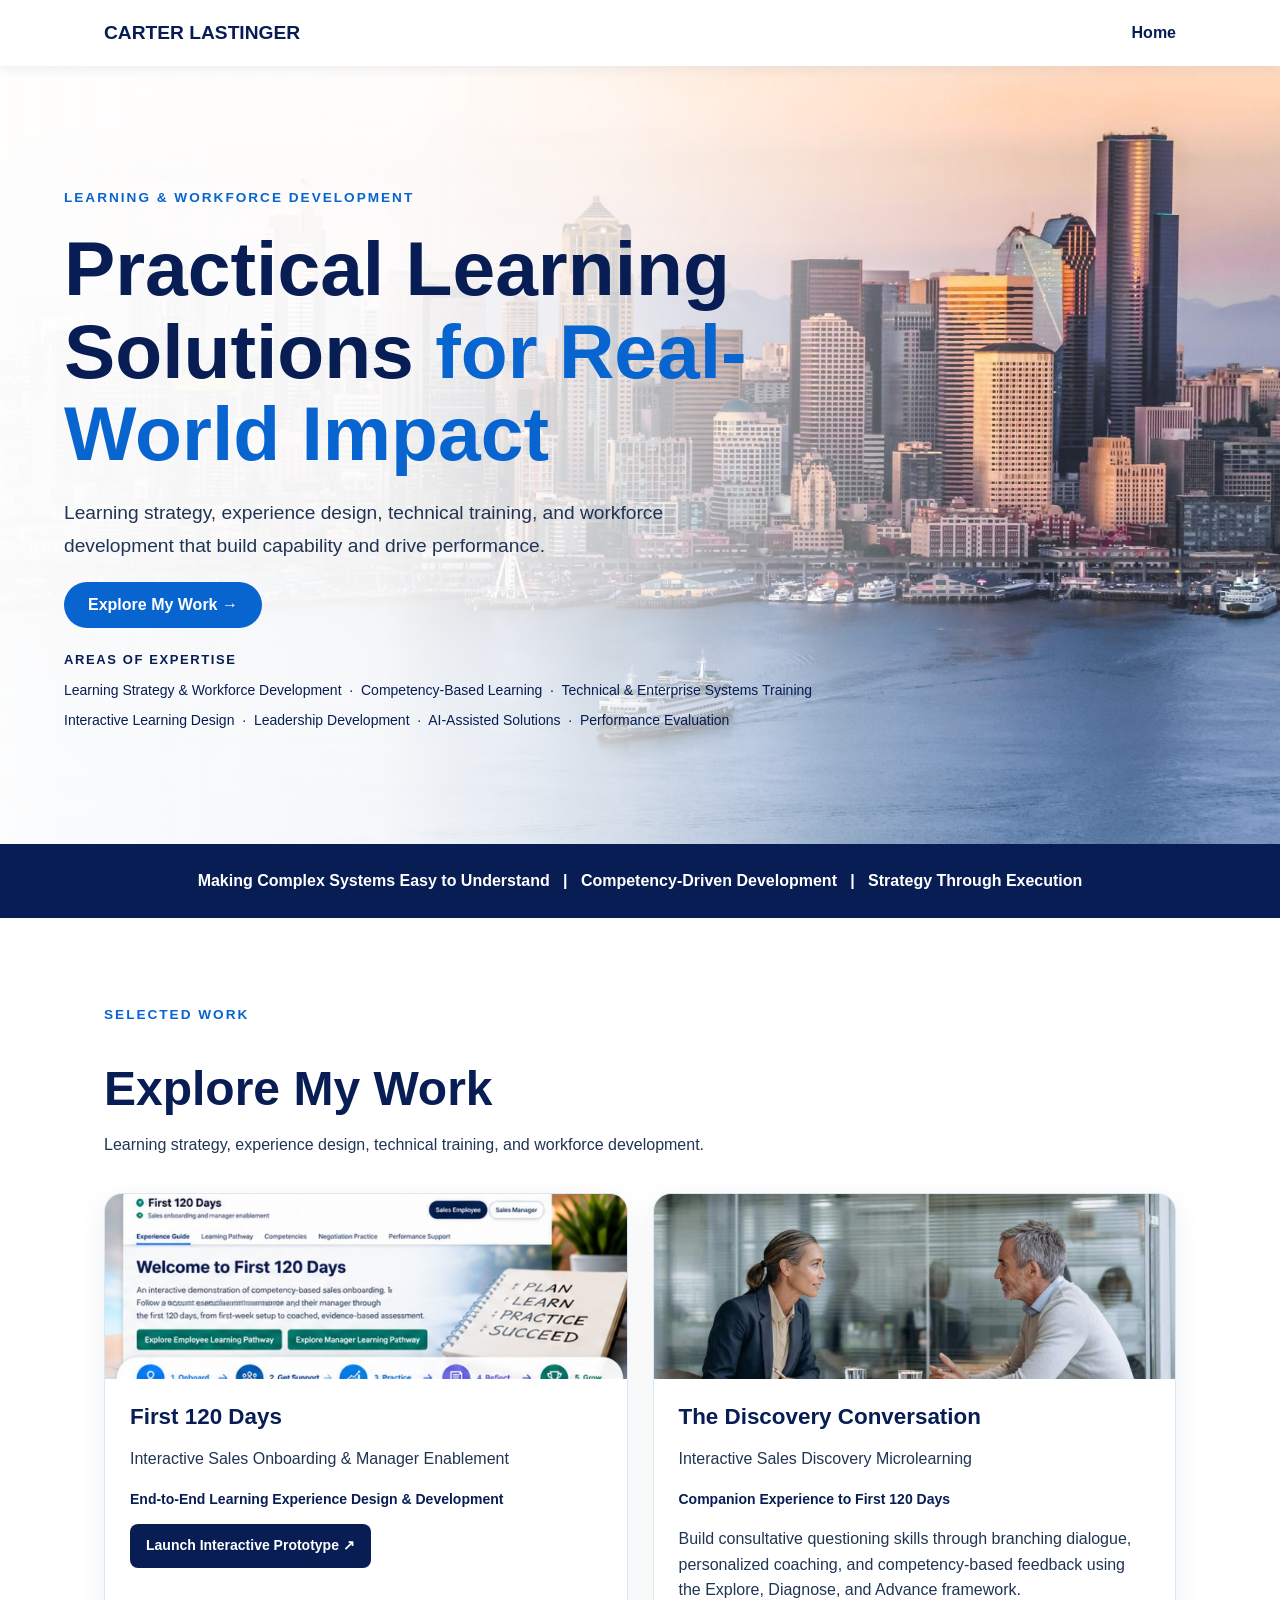
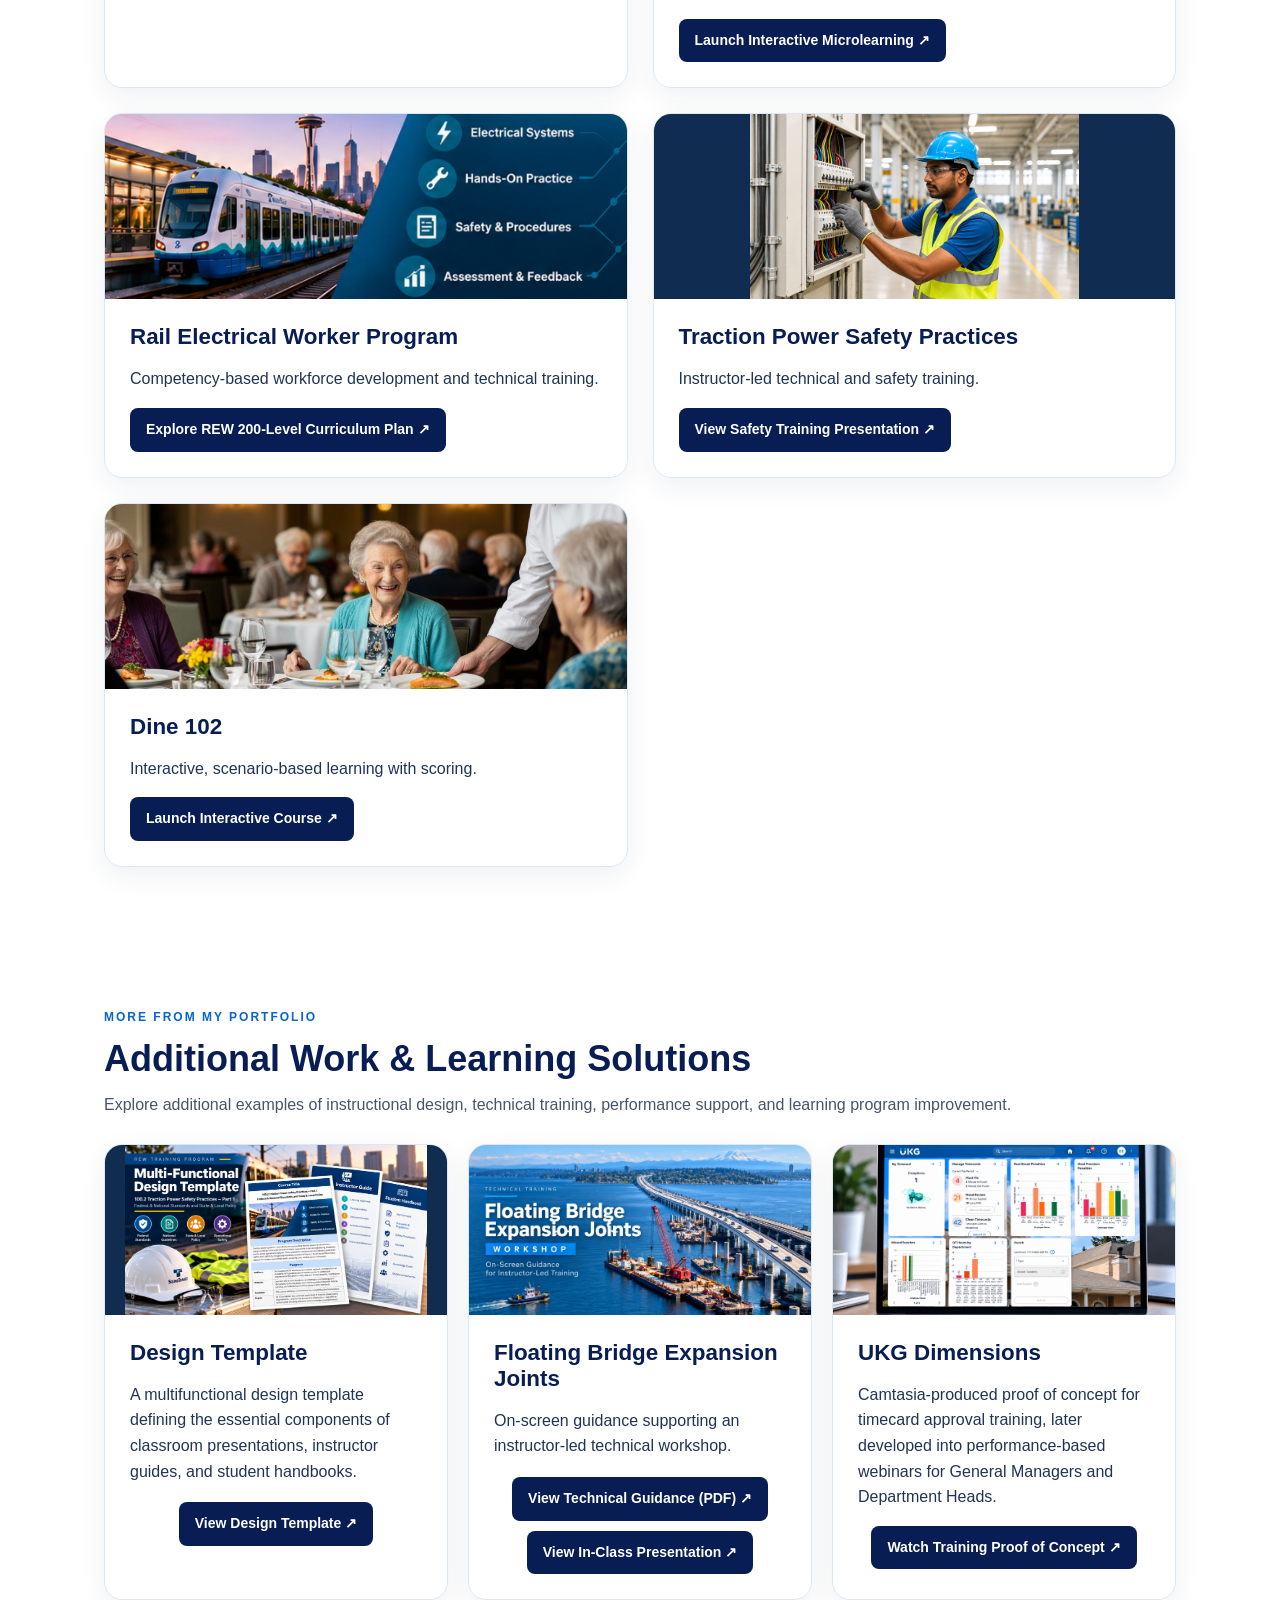
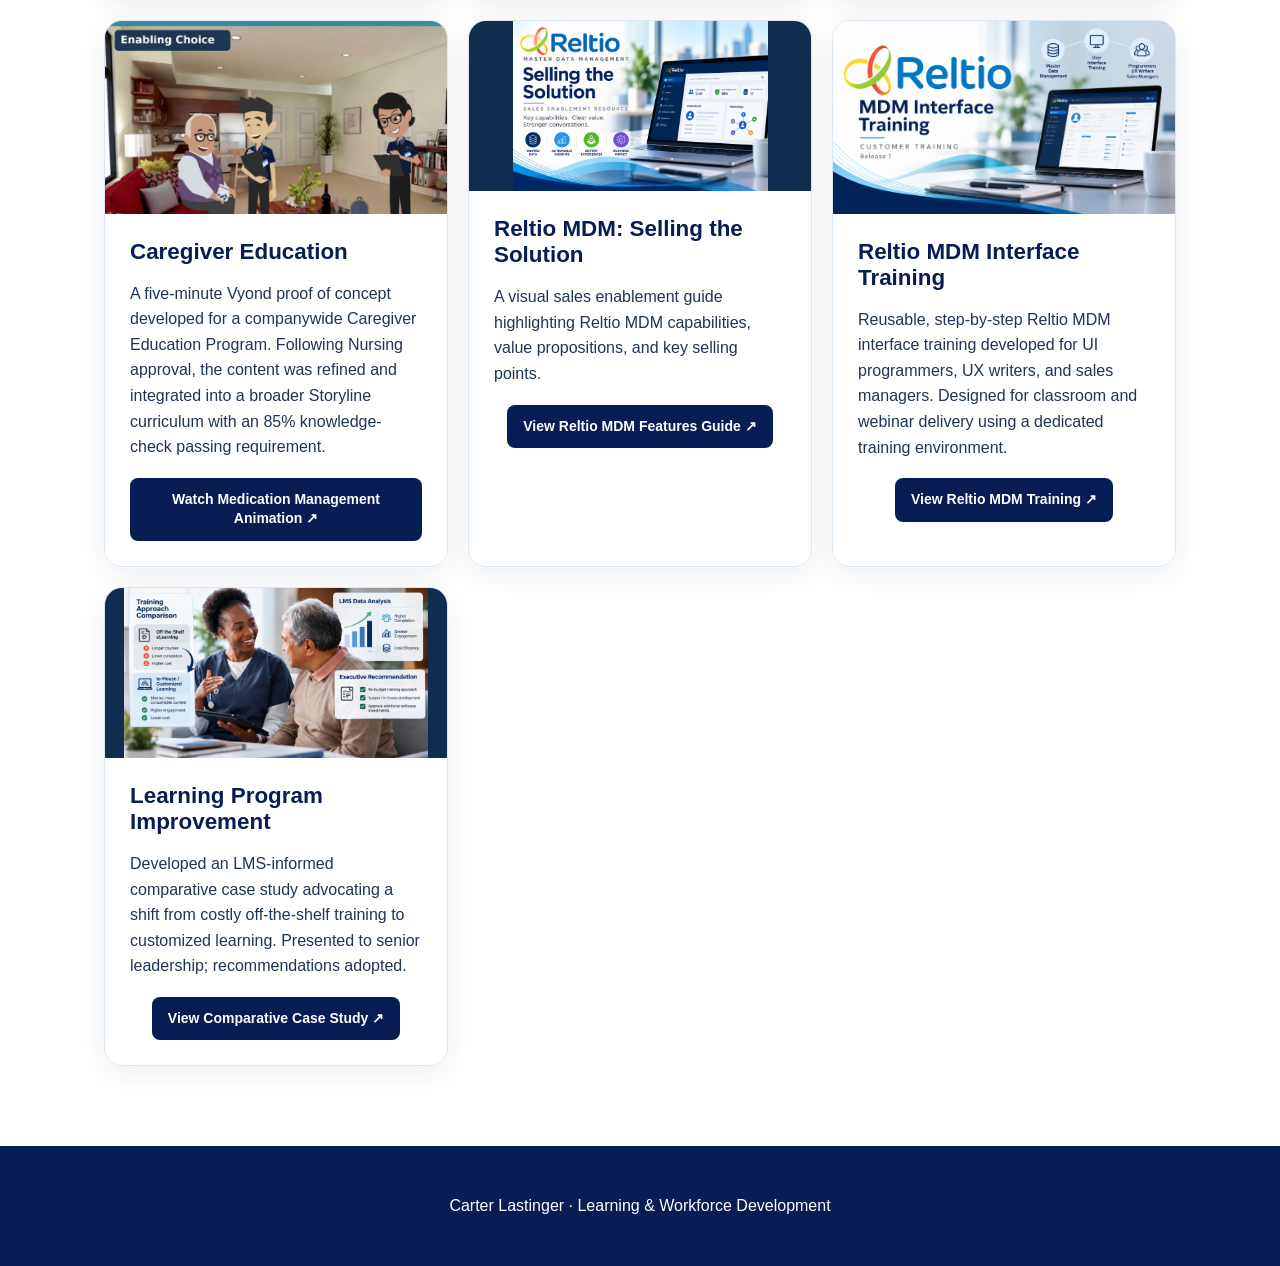
==== commit ad47714d: "Update index.html" ====
--- a/index.html
+++ b/index.html
@@ -133,7 +133,7 @@
     <h3>The Discovery Conversation</h3>
     <p>Interactive Sales Discovery Microlearning</p>
     <p style="color:#071d54;font-size:14px;font-weight:600;">Companion Experience to First 120 Days</p>
-    <p>Practice consultative questioning through branching dialogue, competency-based feedback, and the Explore → Diagnose → Advance framework.</p>
+    <p>Build consultative questioning skills through branching dialogue, personalized coaching, and competency-based feedback using the Explore, Diagnose, and Advance framework.</p>
     <a href="https://mcarterlastinger-spec.github.io/discovery-conversation/" target="_blank" rel="noopener noreferrer" style="display:inline-block;background:#071d54;color:#ffffff;text-decoration:none;padding:12px 16px;border-radius:8px;font-size:14px;font-weight:600;line-height:1.4;">Launch Interactive Microlearning ↗</a>
   </div>
 </article>
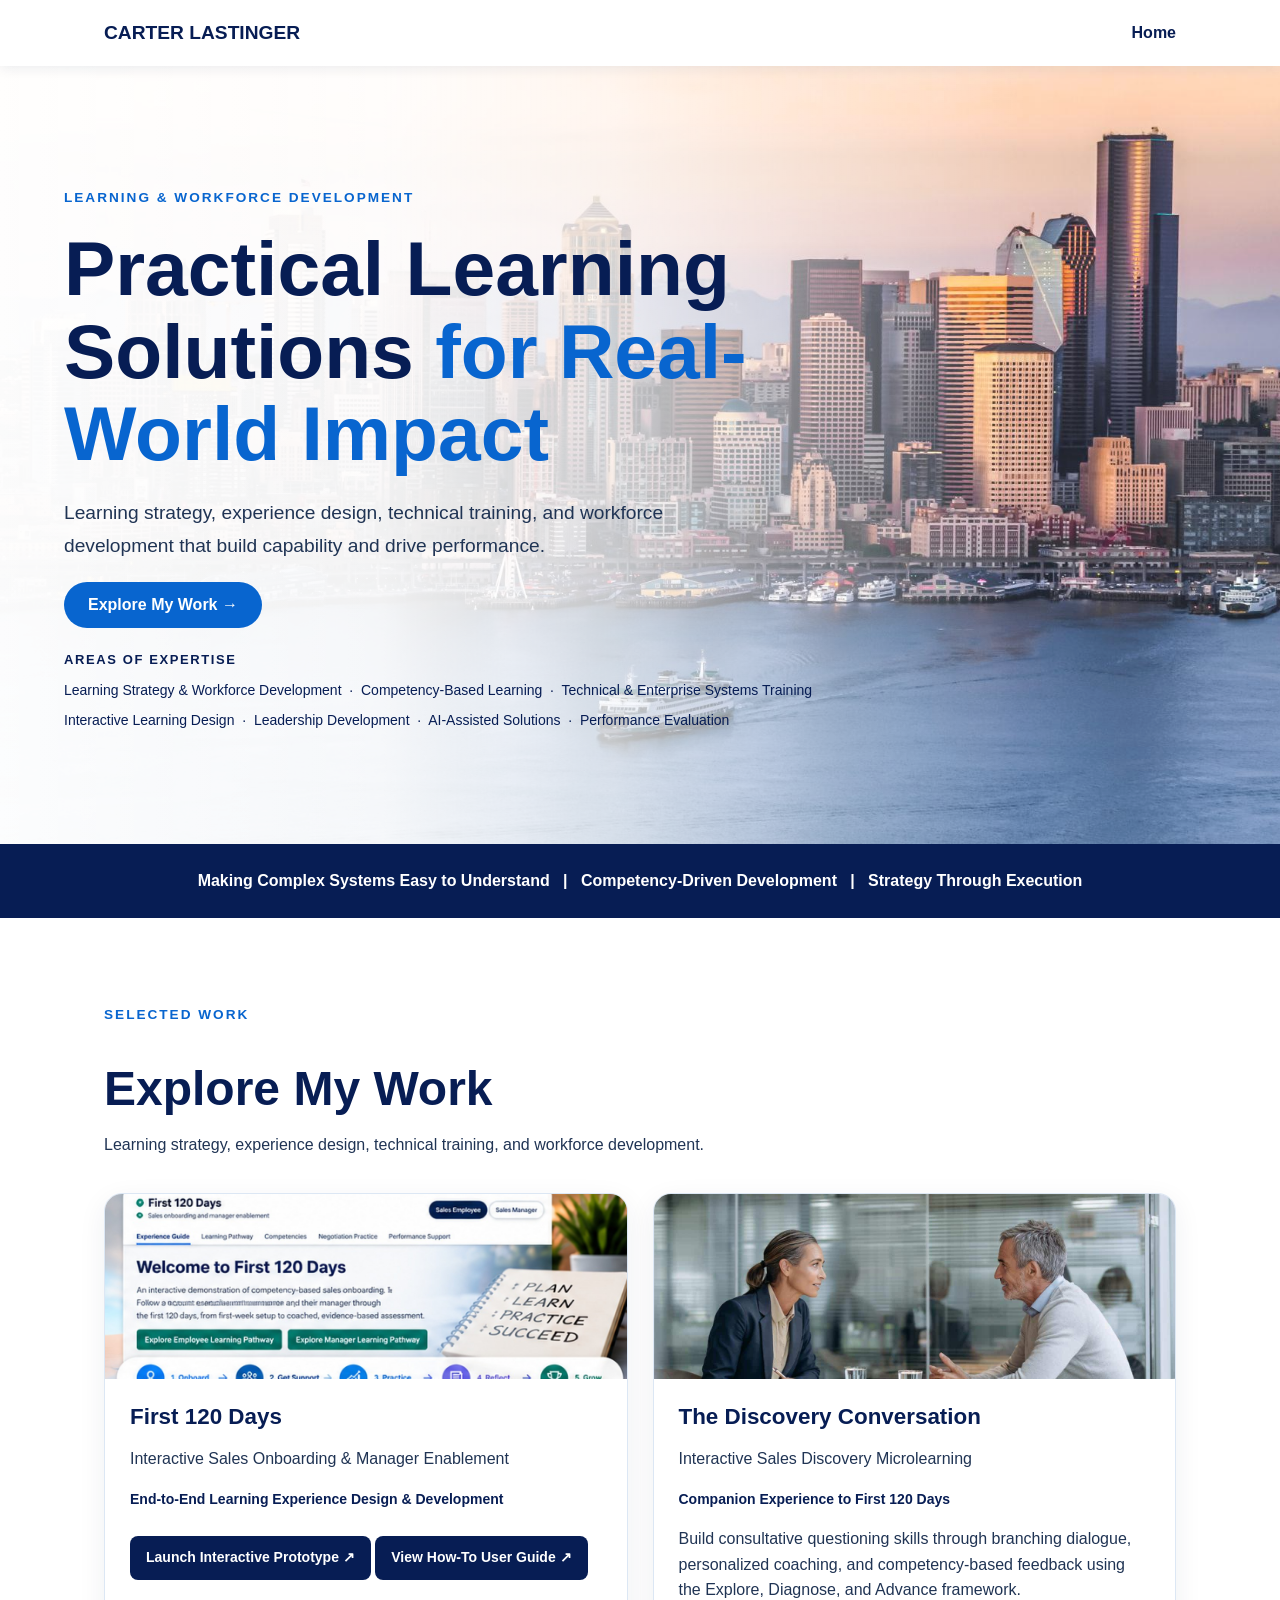
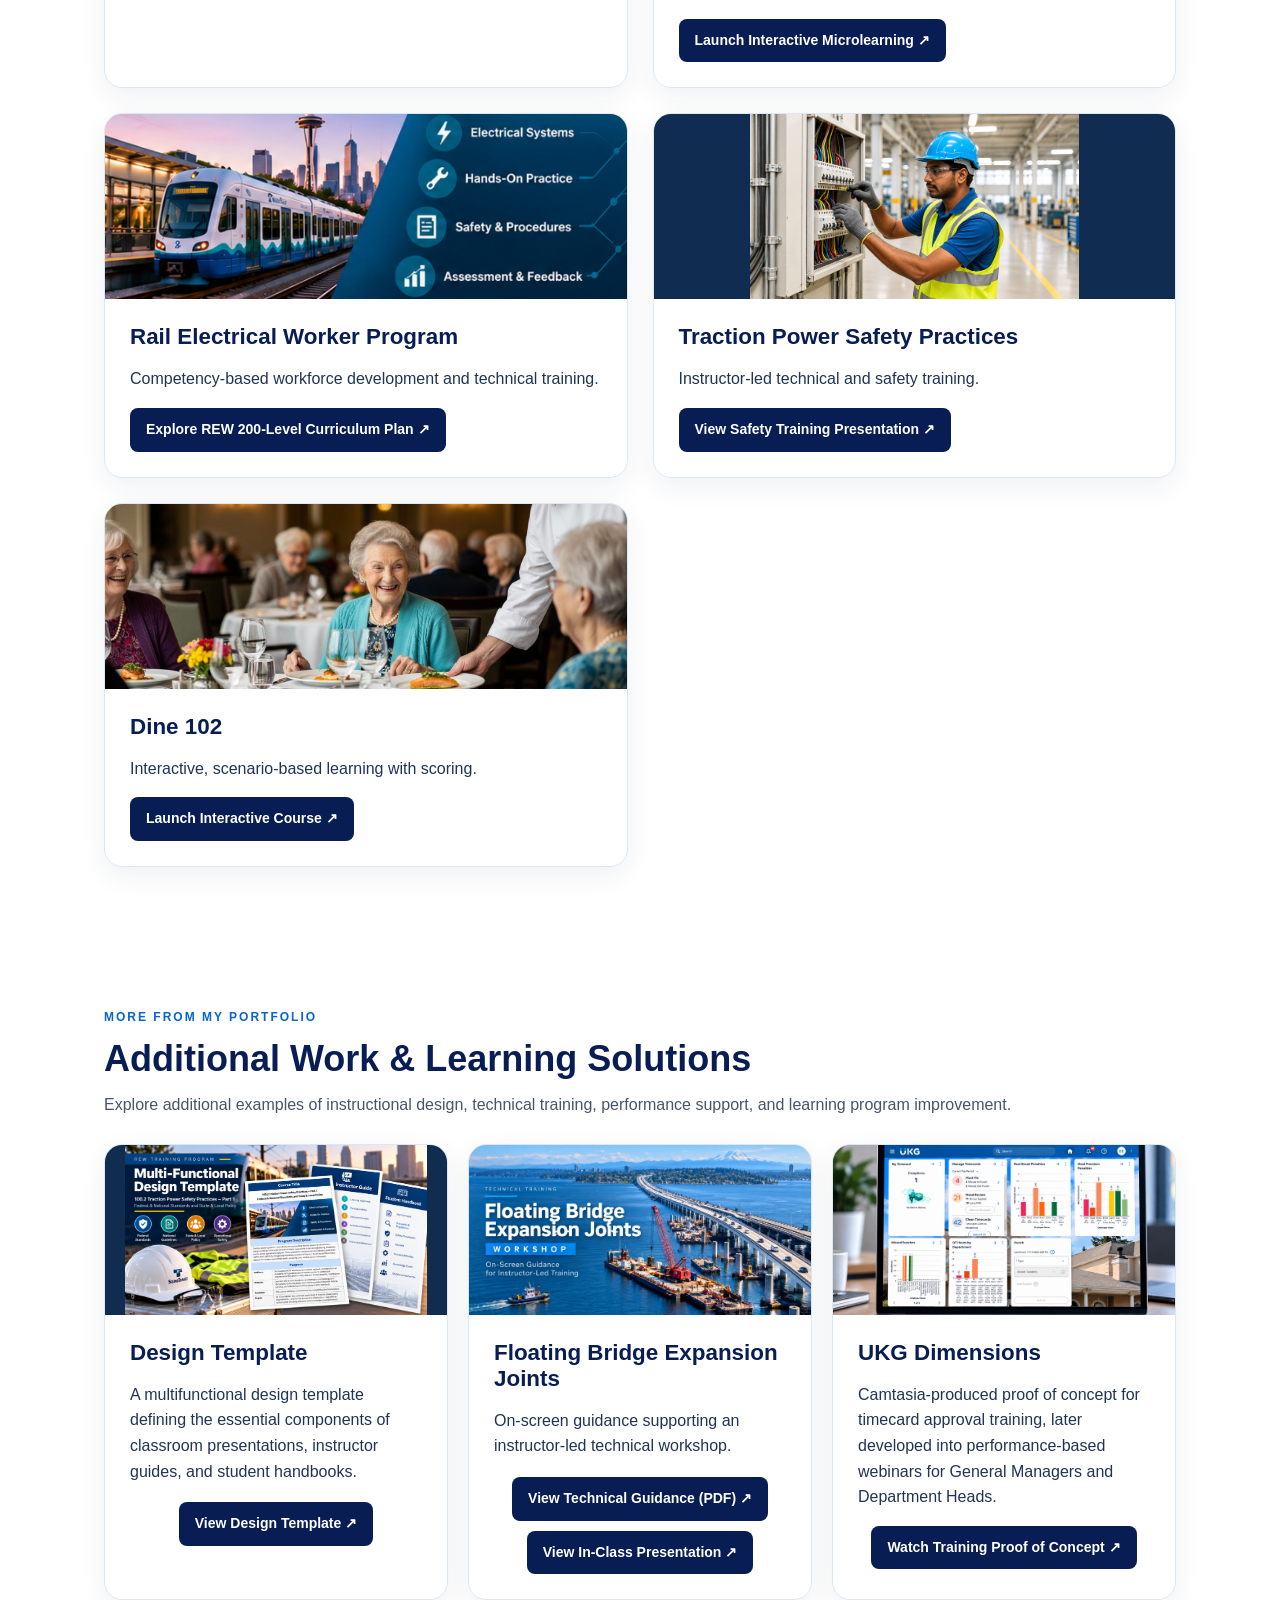
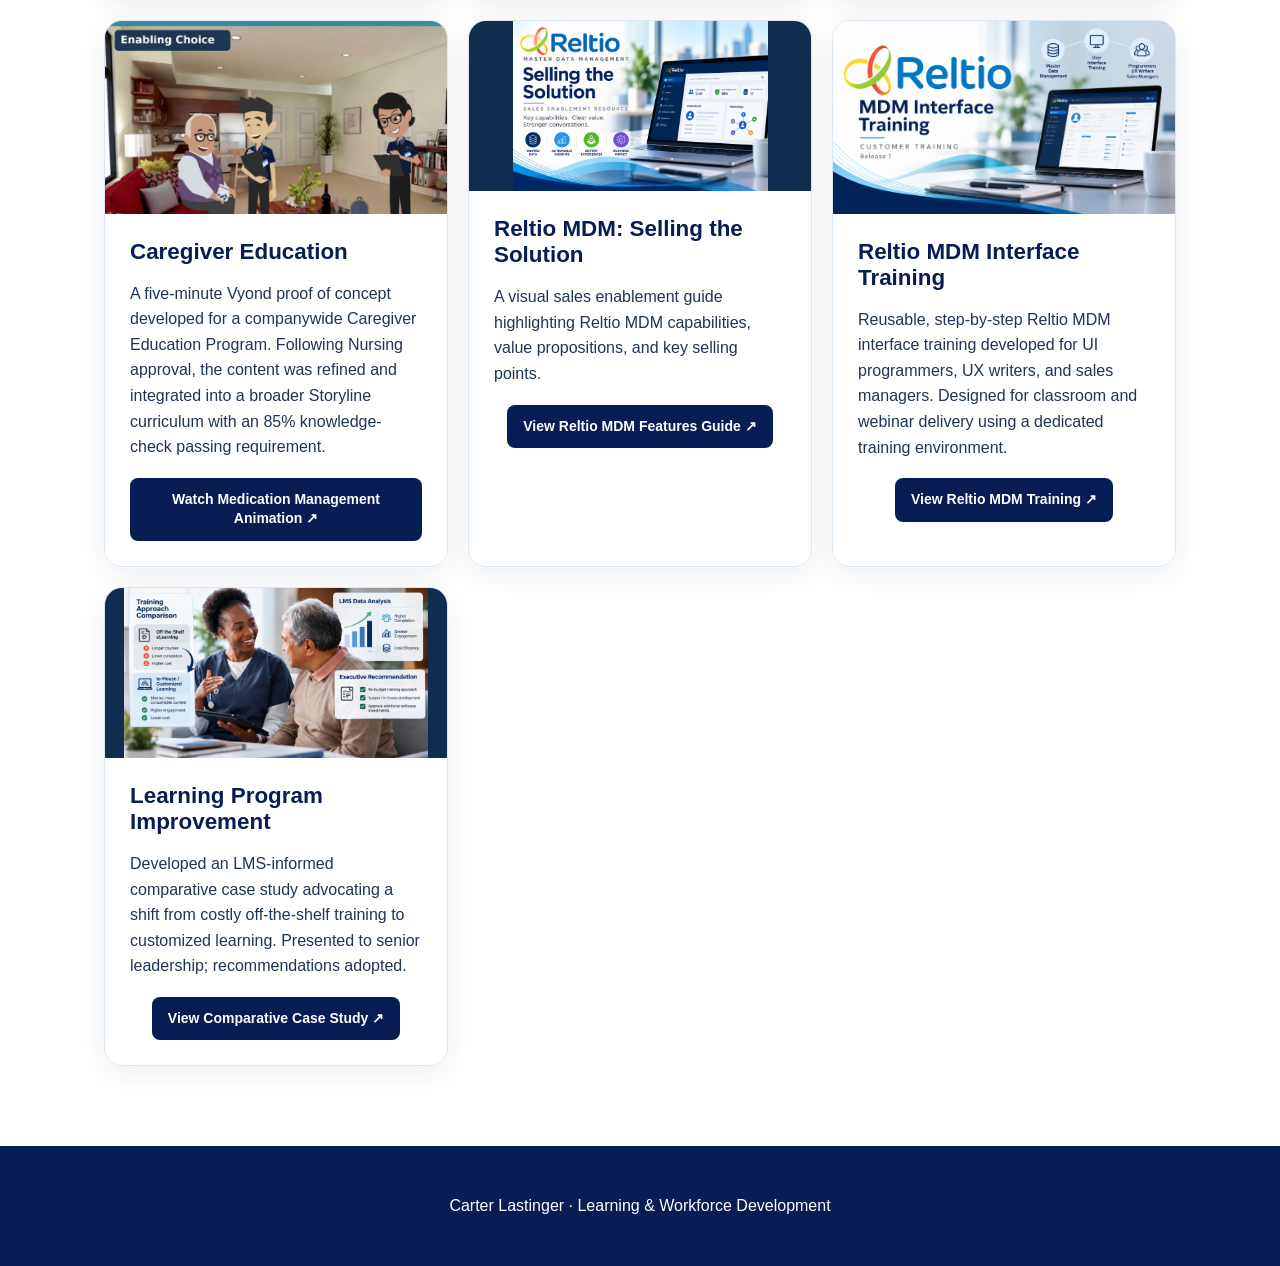
==== commit 87a718e0: "Add User Guide button to First 120 Days" ====
--- a/index.html
+++ b/index.html
@@ -124,7 +124,8 @@
             <p>Interactive Sales Onboarding & Manager Enablement</p>
             <p style="color:#071d54;font-size:14px;font-weight:600;">End-to-End Learning Experience Design & Development</p>
            <a href="https://mcarterlastinger-spec.github.io/first-120-days-sales-enablement/" target="_blank" rel="noopener noreferrer" style="display:inline-block;background:#071d54;color:#ffffff;text-decoration:none;padding:12px 16px;border-radius:8px;font-size:14px;font-weight:600;line-height:1.4;">Launch Interactive Prototype ↗</a>
-          </div>
+      <a href="First-120-Days-User-Guide.pdf" target="_blank" rel="noopener noreferrer" style="display:inline-block;background:#071d54;color:#ffffff;text-decoration:none;padding:12px 16px;border-radius:8px;font-size:14px;font-weight:600;line-height:1.4;margin-top:12px;">View How-To User Guide ↗</a>
+            </div>
         </article>
 
     <article class="card">
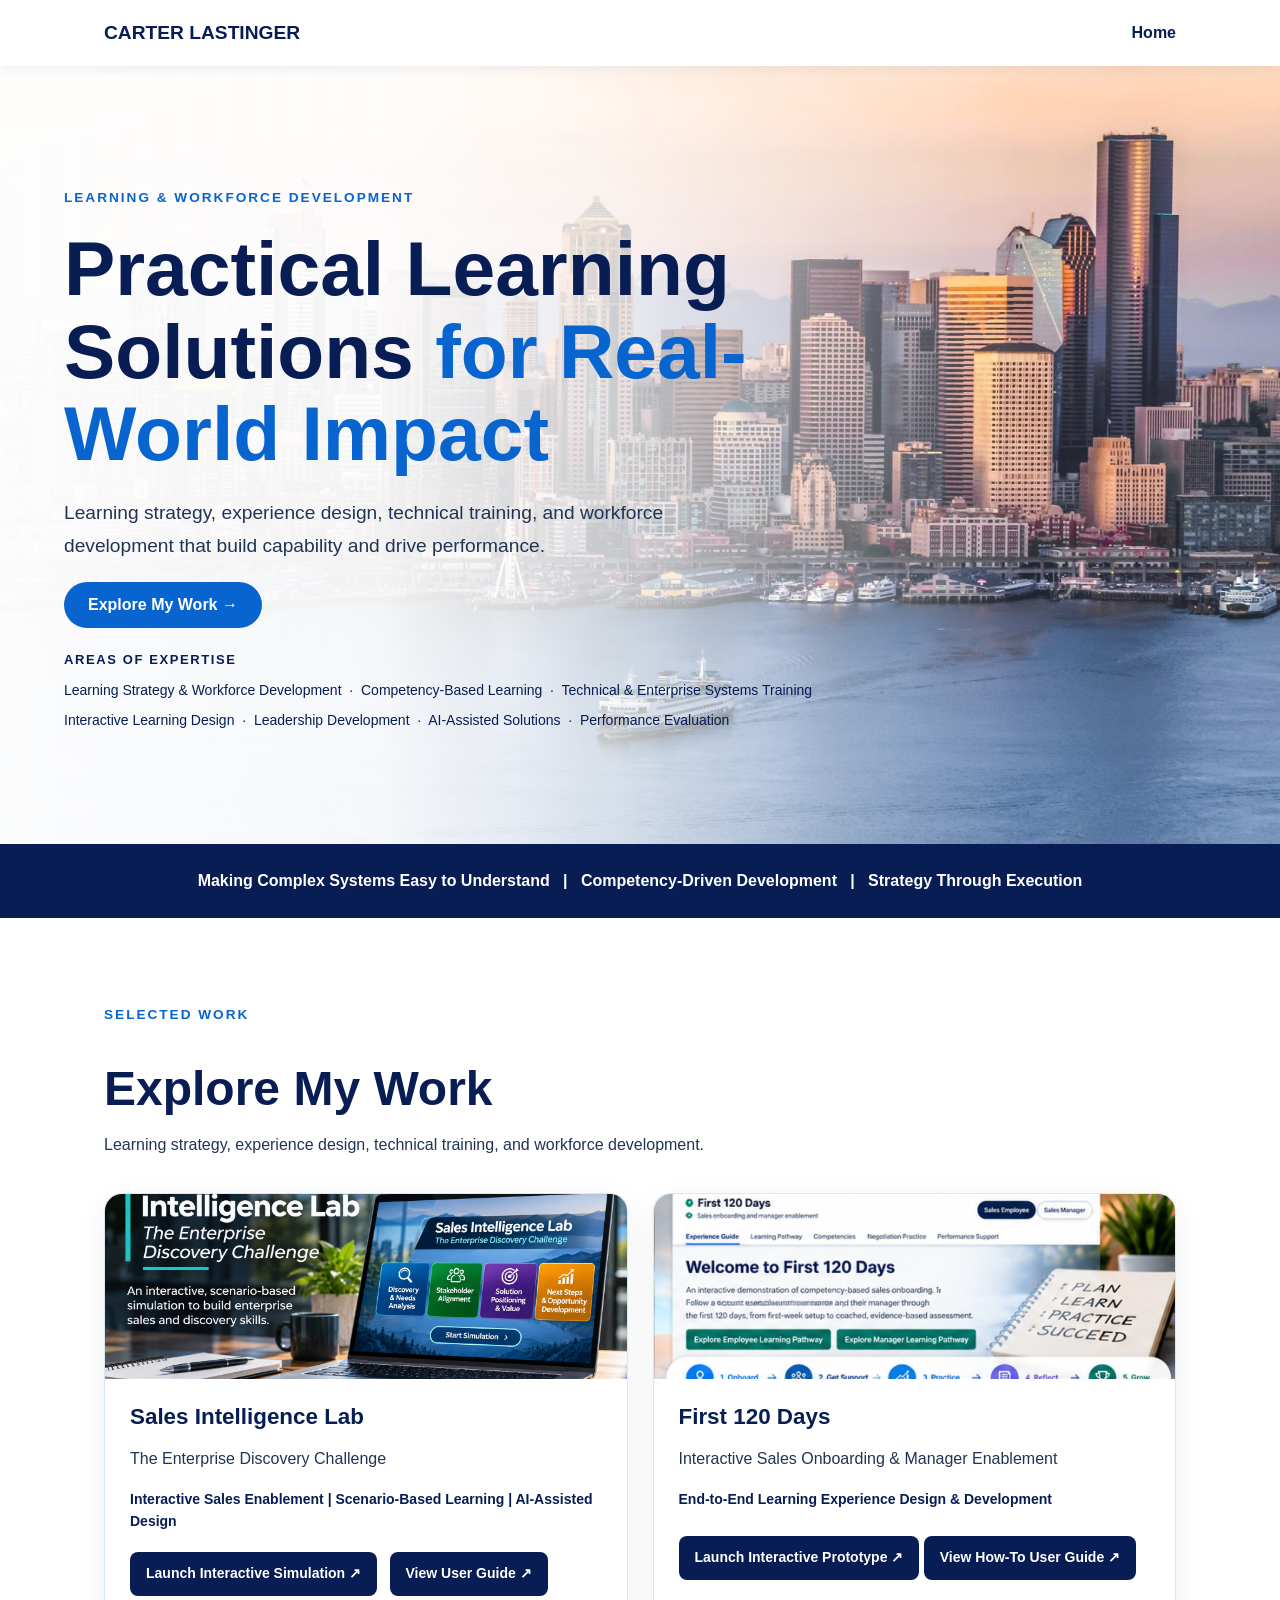
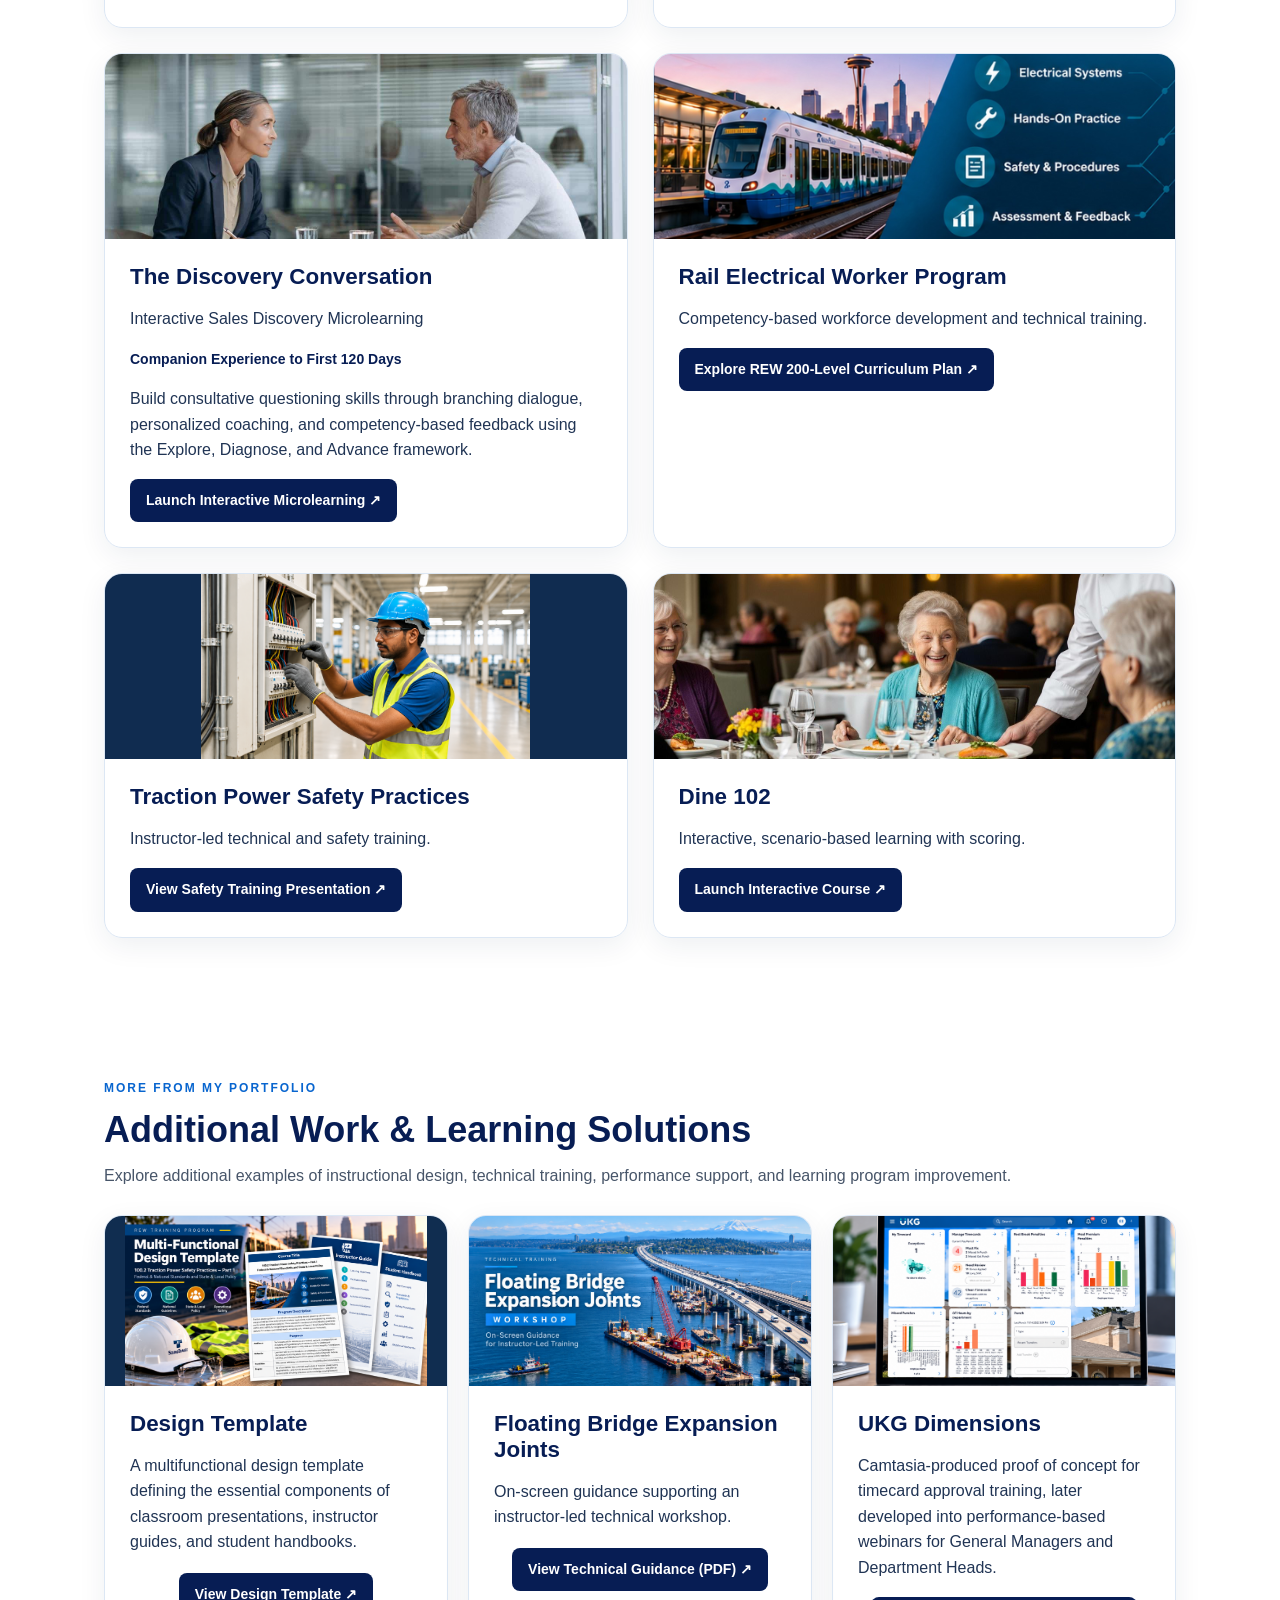
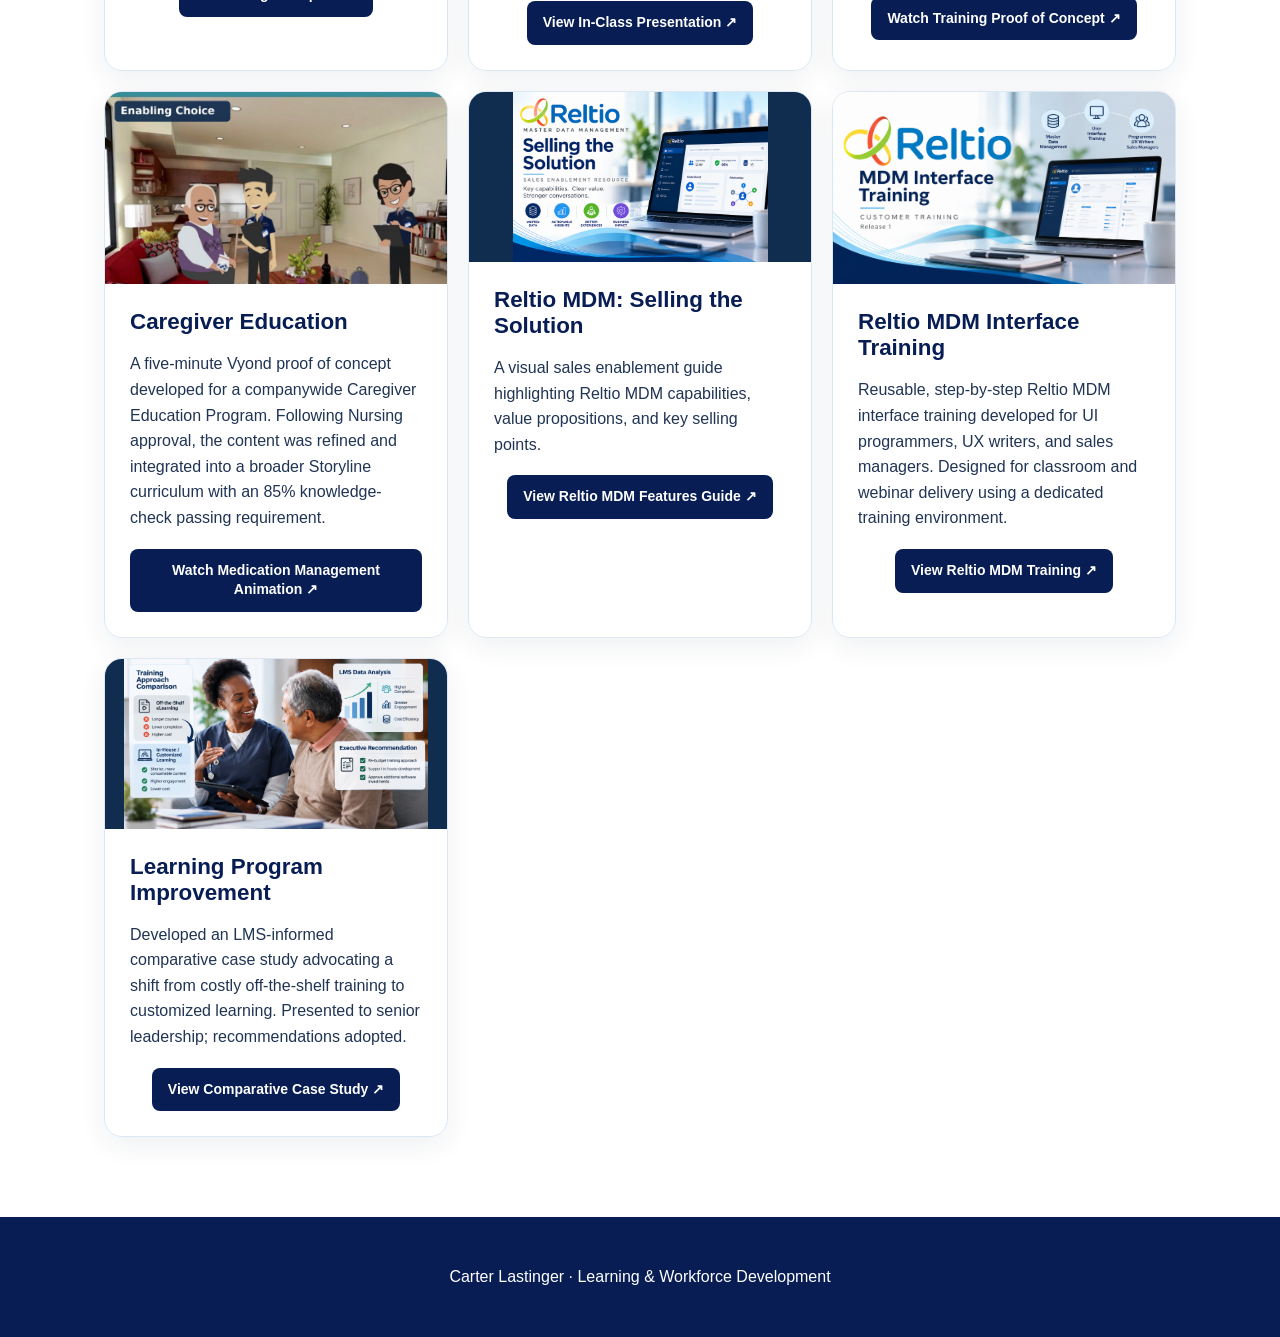
==== commit 1a78e581: "Add Sales Intelligence Lab featured portfolio card" ====
--- a/index.html
+++ b/index.html
@@ -117,6 +117,20 @@
       <p class="subtitle">Learning strategy, experience design, technical training, and workforce development.</p>
 
       <div class="grid">
+     <article class="card">
+  <div class="visual" style="background-image:url('Sales Intelligence Lab Thumbnail.png');background-size:cover;background-position:center;font-size:0;">
+    Sales Intelligence Lab
+  </div>
+  <div class="card-content">
+    <h3>Sales Intelligence Lab</h3>
+    <p>The Enterprise Discovery Challenge</p>
+    <p style="color:#071d54;font-size:14px;font-weight:600;">
+      Interactive Sales Enablement | Scenario-Based Learning | AI-Assisted Design
+    </p>
+    <a href="https://mcarterlastinger-spec.github.io/sales-intelligence-lab/" target="_blank" rel="noopener noreferrer" style="display:inline-block;background:#071d54;color:#ffffff;text-decoration:none;padding:12px 16px;border-radius:8px;font-size:14px;font-weight:600;line-height:1.4;margin:6px 8px 6px 0;">Launch Interactive Simulation ↗</a>
+    <a href="sales-intelligence-lab/docs/Sales-Intelligence-Lab-User-Guide.pdf" target="_blank" rel="noopener noreferrer" style="display:inline-block;background:#071d54;color:#ffffff;text-decoration:none;padding:12px 16px;border-radius:8px;font-size:14px;font-weight:600;line-height:1.4;margin:6px 0;">View User Guide ↗</a>
+  </div>
+</article>
         <article class="card">
           <div class="visual" style="background-image:url('first-120-days-featured.png');background-size:cover;background-position:center;font-size:0;">First 120 Days</div>
           <div class="card-content">
